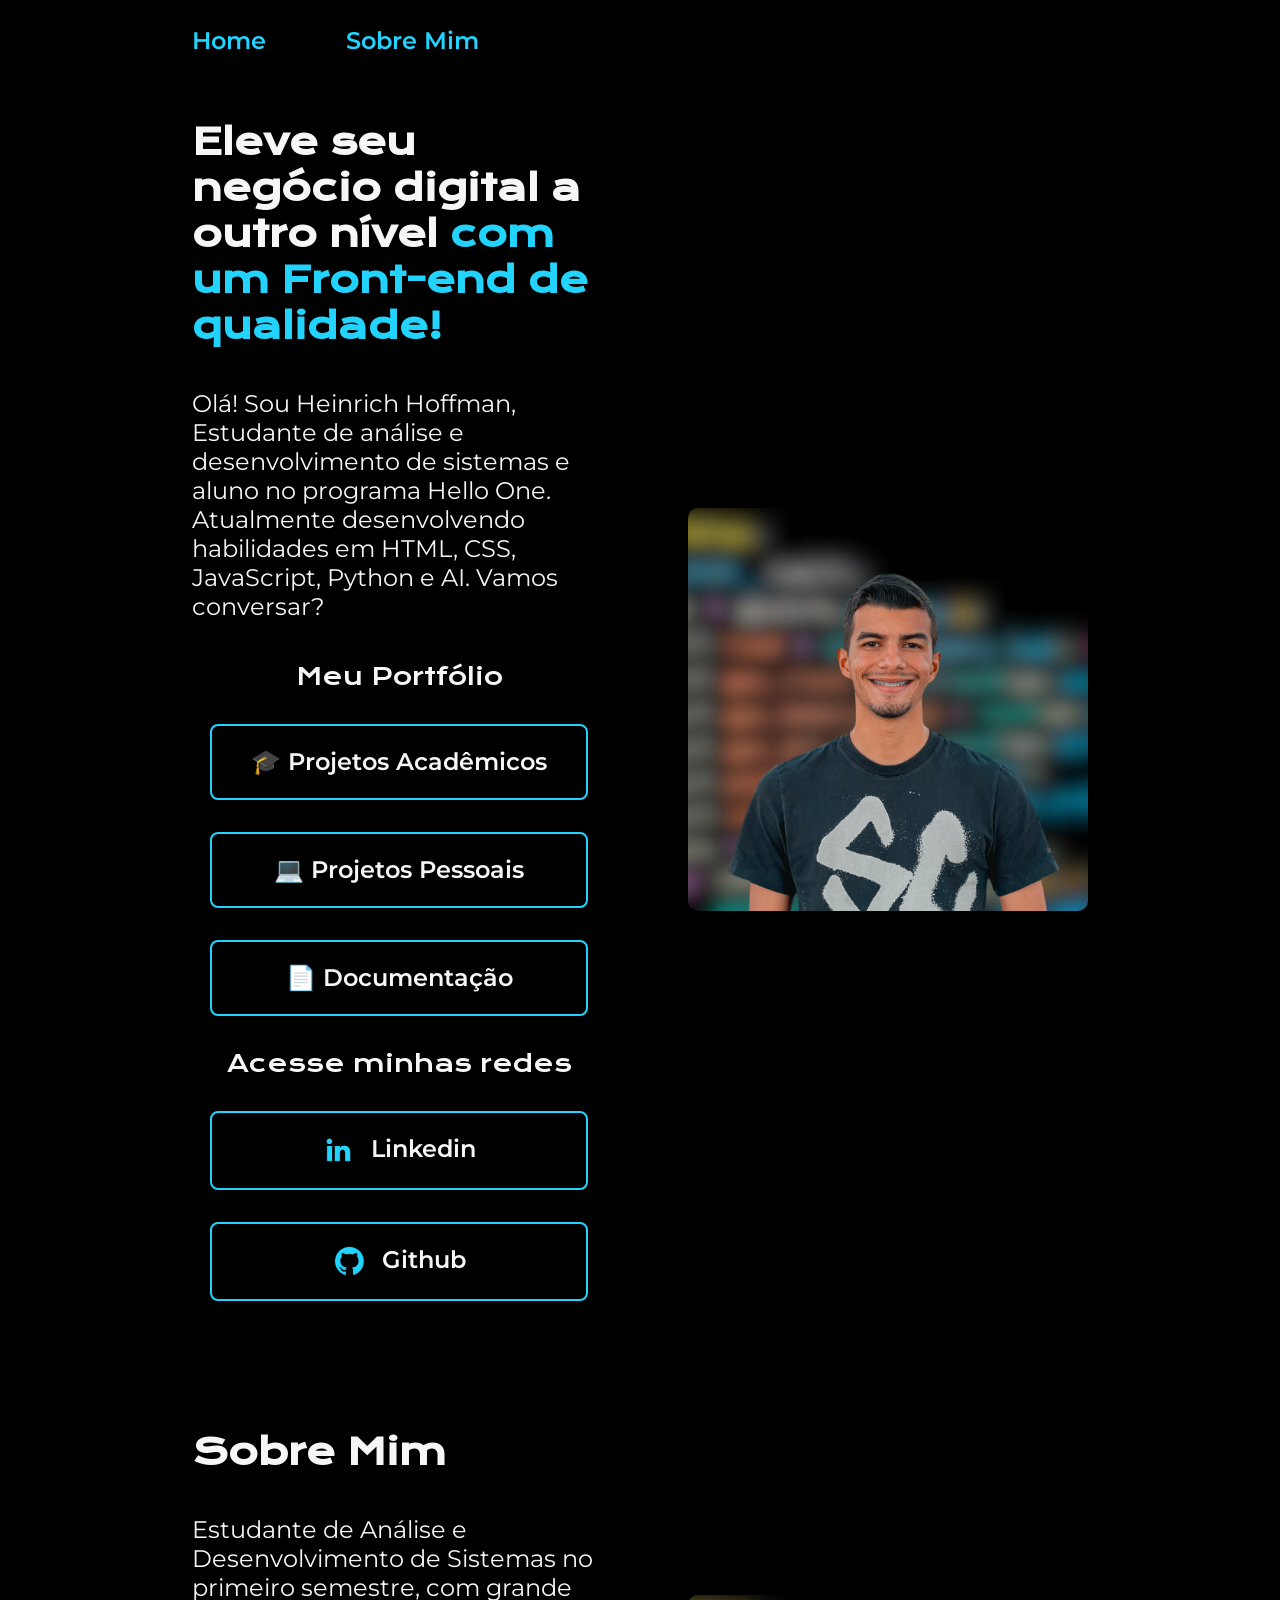
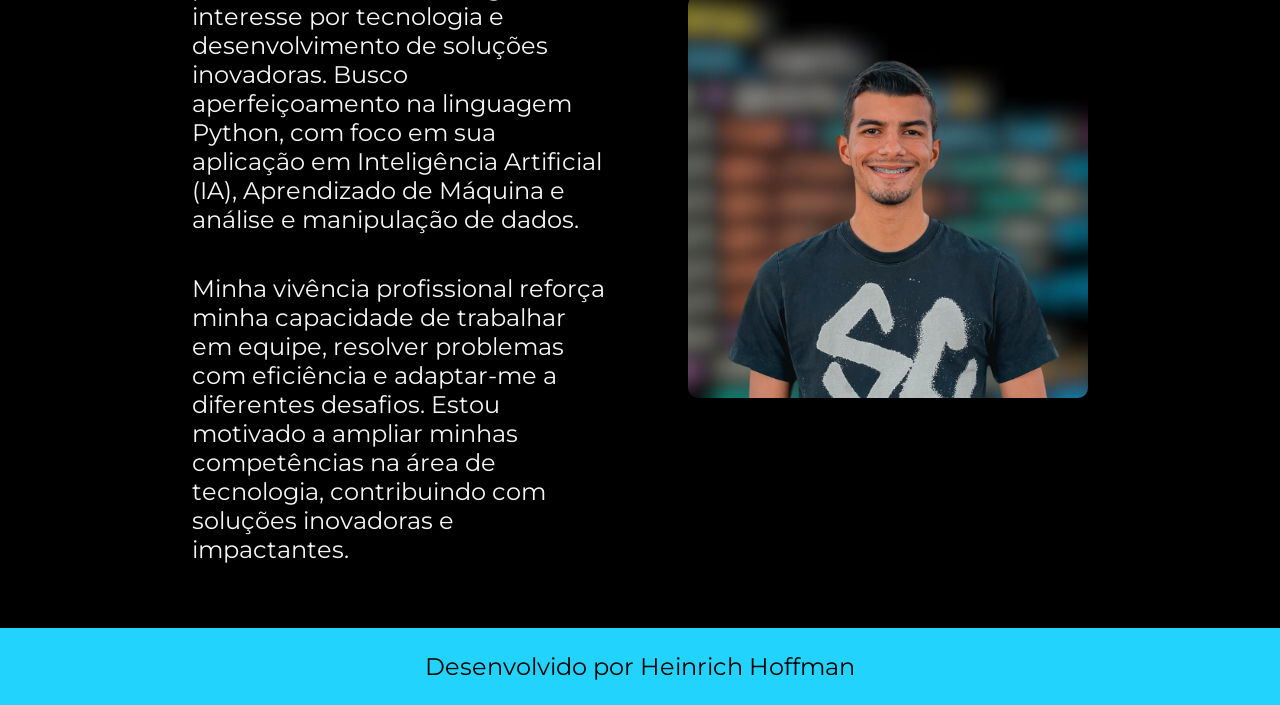
==== index.html @ 4255992f "Enhance index.html with styling and content sections Updated the title and added styles for layout a" ====
<!DOCTYPE html>
<html lang="pt-br">
<head>
    <meta charset="UTF-8">
    <meta name="viewport" content="width=device-width, initial-scale=1.0">
    <title>Portfólio | Heinrich Hoffman</title>
    
    <style>
        @import url('https://fonts.googleapis.com/css2?family=Krona+One&display=swap');
        @import url('https://fonts.googleapis.com/css2?family=Montserrat&display=swap');

        :root{
            --cor-primaria: black;
            --cor-secundaria: #f6f6f6;
            --cor-terciaria: #22D4FD;
            --cor-hover:#272727;
        }

        * {
            margin: 0;
            padding: 0;
            box-sizing: border-box;
        }

        body {
            background-color: var(--cor-primaria);
            color: var(--cor-secundaria);
            scroll-behavior: smooth; /* Faz a rolagem do menu ser suave */
        }

        .cabecalho__menu__link {
            font-family: 'Montserrat', sans-serif;
            font-size: 1.5rem;
            font-weight: 600;
            color: var(--cor-terciaria);
            text-decoration: none;
        }

        .cabecalho {
            padding: 2% 0% 0% 15%;
        }

        .cabecalho__menu {
            display: flex;
            gap: 5rem;
            flex-wrap: wrap;
        }

        .titulo-destaque {
            color: var(--cor-terciaria);
        }

        .apresentacao {
            padding: 5% 15%;
            display: flex;
            align-items: center;
            justify-content: space-between;
            gap: 82px;
            min-height: 80vh; /* Garante que cada seção ocupe bem a tela */
        }

        .apresentacao__conteudo {
            width: 50%;
            display: flex;
            flex-direction: column;
            gap: 40px;
        }

        .apresentacao__conteudo__titulo {
            font-size: 2.25rem;
            font-family: "Krona One", serif;
        }

        .apresentacao__conteudo__texto {
            font-size: 1.5rem;
            font-family: "Montserrat", serif;
        }

        .apresentacao__links {
            display: flex;
            flex-direction: column;
            align-items: center;
            justify-content: space-between;
            gap: 2rem;
        }

        .apresentacao__links__subtitulo {
            font-family: 'Krona one', sans-serif;
            font-weight: 400;
            font-size: 1.5rem;
        }

        .apresentacao__links__link {
            display: flex;
            justify-content: center;
            gap: 1rem;
            border: 0.125rem solid var(--cor-terciaria);
            width: 378px;
            text-align: center;
            border-radius: 8px;
            font-size: 1.5rem;
            padding: 21.5px 0;
            text-decoration: none;
            color: var(--cor-secundaria);
            font-family: "Montserrat", serif;
            font-weight: 600;
        }

        .apresentacao__links__link:hover {
            background-color: var(--cor-hover);
        }

        .apresentacao__imagem {
            max-width: 400px;
            width: 50%;
            border-radius: 10px;
        }

        .rodape {
            padding: 1.5rem;
            color: var(--cor-primaria);
            background-color: var(--cor-terciaria);
            text-align: center;
            font-family: 'Montserrat', sans-serif;
            font-size: 1.5rem;
            font-weight: 400;
        }

        @media (max-width: 1200px) {
            .cabecalho { padding: 5%; }
            .apresentacao { flex-direction: column-reverse; padding: 5%; gap: 40px; }
            .apresentacao__conteudo { width: auto; }
            .apresentacao__conteudo__titulo { font-size: 1.8rem; }
            .apresentacao__conteudo__texto { font-size: 1.2rem; }
            .apresentacao__imagem { width: 80%; max-width: 300px; }
            .apresentacao__links { gap: 1rem; }
            .apresentacao__links__link { width: 100%; max-width: 378px; }
        }
    </style>
</head>
<body>
    <header class="cabecalho">
        <nav class="cabecalho__menu">
            <a class="cabecalho__menu__link" href="#home">Home</a>
            <a class="cabecalho__menu__link" href="#sobre">Sobre Mim</a>
        </nav>      
    </header>
    
    <main id="home" class="apresentacao">
        <section class="apresentacao__conteudo">
            <h1 class="apresentacao__conteudo__titulo">Eleve seu negócio digital a outro nível 
                <strong class="titulo-destaque">com um Front-end de qualidade!</strong></h1>
            <p class="apresentacao__conteudo__texto">Olá! Sou Heinrich Hoffman, Estudante de análise e desenvolvimento de sistemas e aluno no programa Hello One.
                Atualmente desenvolvendo habilidades em HTML, CSS, JavaScript, Python e AI. Vamos conversar?</p>

            <div class="apresentacao__links">
                <h2 class="apresentacao__links__subtitulo">Meu Portfólio</h2>
                <a class="apresentacao__links__link" href="https://github.com/heinrichhoffman/bootcamp_1/tree/main/projetos-academicos" target="_blank">
                    🎓 Projetos Acadêmicos
                </a>
                <a class="apresentacao__links__link" href="https://github.com/heinrichhoffman/bootcamp_1/tree/main/projetos-pessoais" target="_blank">
                    💻 Projetos Pessoais
                </a>
                <a class="apresentacao__links__link" href="https://github.com/heinrichhoffman/bootcamp_1/tree/main/documentacao" target="_blank">
                    📄 Documentação
                </a>

                <h2 class="apresentacao__links__subtitulo">Acesse minhas redes</h2>
                <a class="apresentacao__links__link" href="https://www.linkedin.com/in/heinrich-hoffman/" target="_blank">
                    <img src="./assets/linkedin.png" alt="Linkedin">
                    Linkedin
                </a>
                <a class="apresentacao__links__link" href="https://github.com/heinrichhoffman" target="_blank">
                    <img src="./assets/github.png" alt="Github">
                    Github
                </a>
            </div>            
        </section>
        <img src="./assets/hoffman.png" alt="Imagem Programa ONE" class="apresentacao__imagem">
    </main>    

    <main id="sobre" class="apresentacao">
        <section class="apresentacao__conteudo">
            <h1 class="apresentacao__conteudo__titulo">Sobre Mim</h1>
            <p class="apresentacao__conteudo__texto">Estudante de Análise e Desenvolvimento de Sistemas no primeiro semestre, com grande interesse por tecnologia e desenvolvimento de soluções inovadoras. Busco aperfeiçoamento na linguagem Python, com foco em sua aplicação em Inteligência Artificial (IA), Aprendizado de Máquina e análise e manipulação de dados.</p>
            <p class="apresentacao__conteudo__texto">Minha vivência profissional reforça minha capacidade de trabalhar em equipe, resolver problemas com eficiência e adaptar-me a diferentes desafios. Estou motivado a ampliar minhas competências na área de tecnologia, contribuindo com soluções inovadoras e impactantes.</p>
        </section>
        <img src="./assets/hoffman.png" alt="Imagem Programa ONE" class="apresentacao__imagem">
    </main>
    
    <footer class="rodape">
        <p>Desenvolvido por Heinrich Hoffman</p>
    </footer>
</body>
</html>
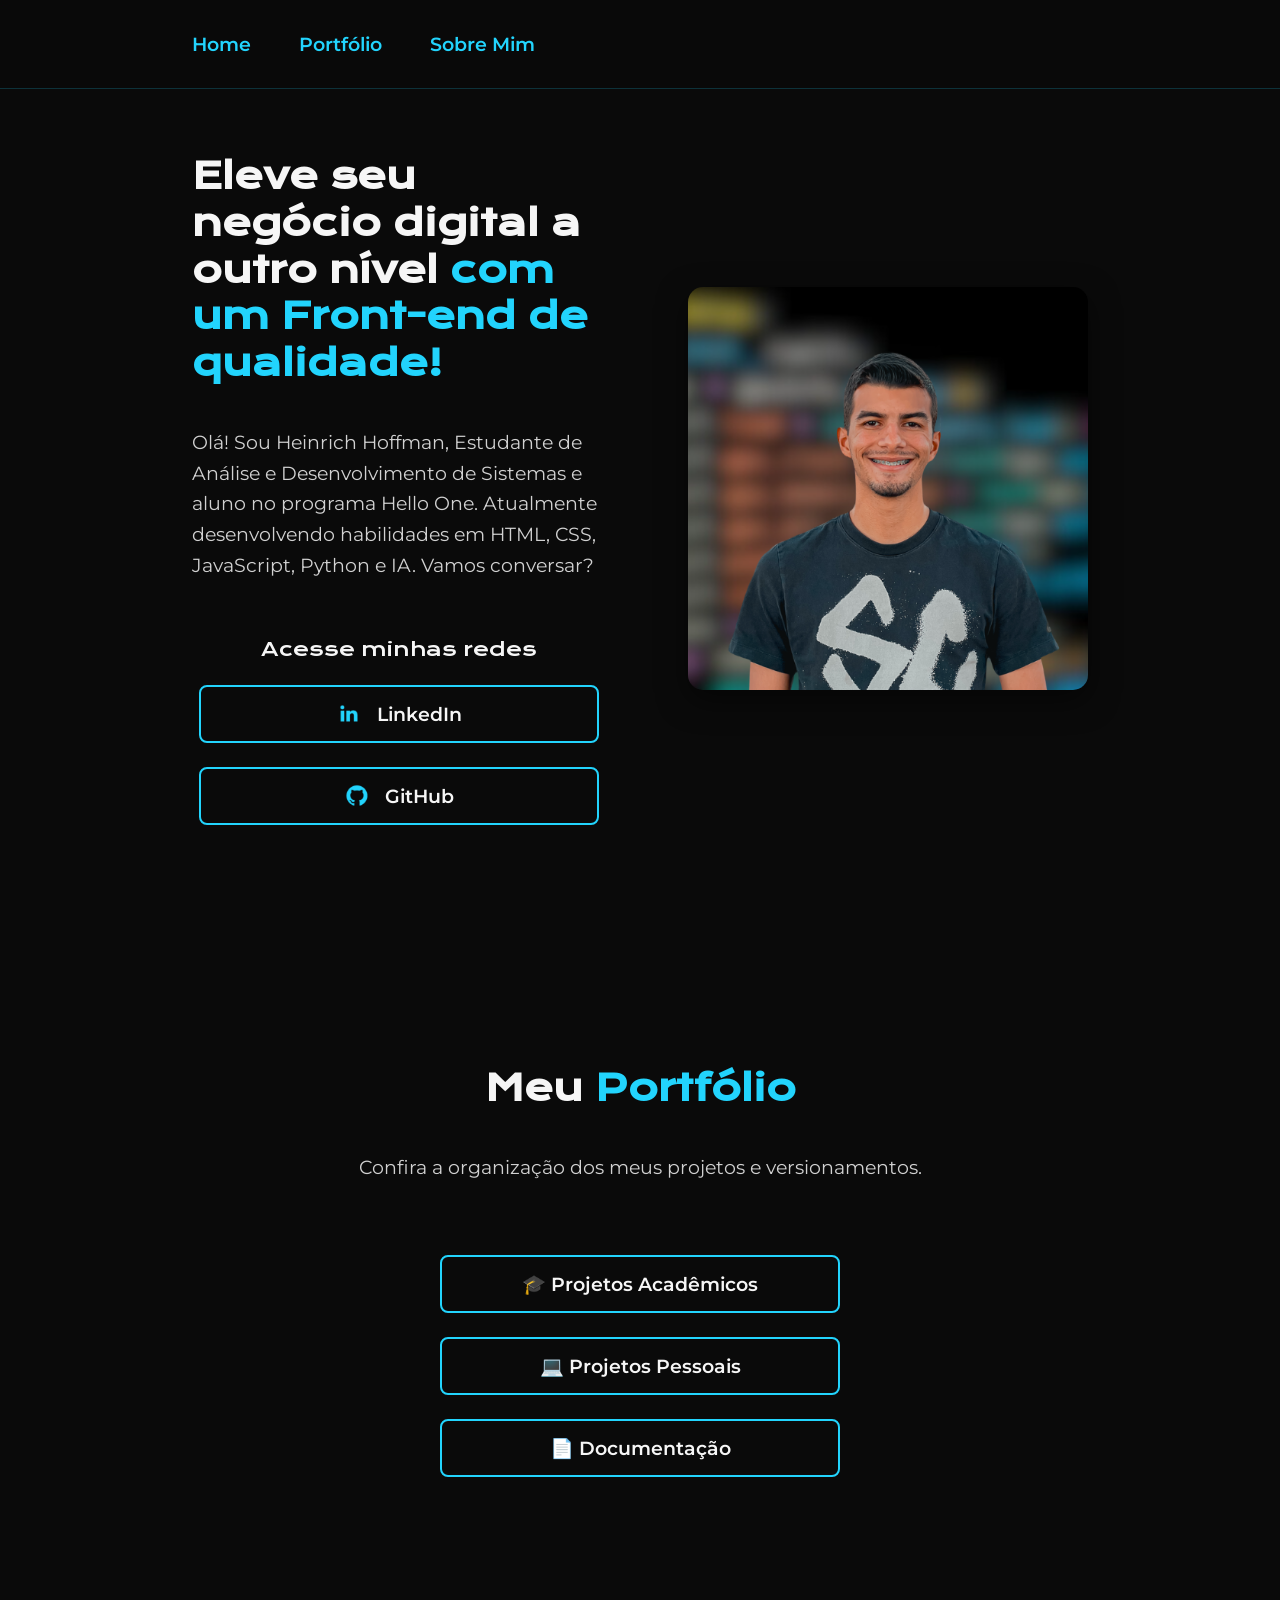
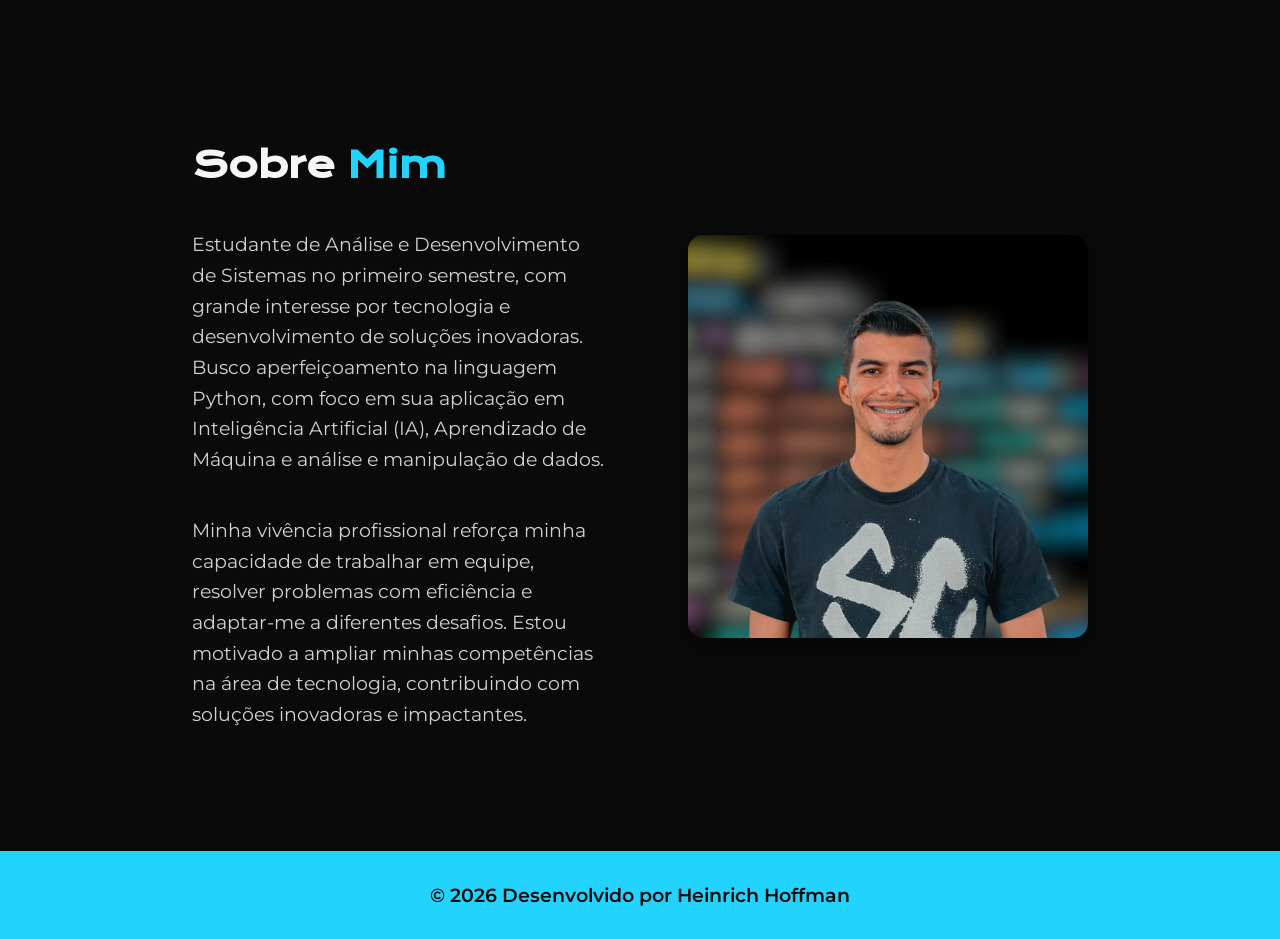
==== commit a41d7fa0: "Refactor index.html with style and structural enhancements Updated styles and structure for improved" ====
--- a/index.html
+++ b/index.html
@@ -10,10 +10,10 @@
         @import url('https://fonts.googleapis.com/css2?family=Montserrat&display=swap');
 
         :root{
-            --cor-primaria: black;
+            --cor-primaria: #0a0a0a; /* Fundo levemente mais suave que o preto puro */
             --cor-secundaria: #f6f6f6;
             --cor-terciaria: #22D4FD;
-            --cor-hover:#272727;
+            --cor-hover: #1a1a1a;
         }
 
         * {
@@ -22,28 +22,52 @@
             box-sizing: border-box;
         }
 
+        /* Scroll suave movido para o HTML */
+        html {
+            scroll-behavior: smooth;
+        }
+
         body {
             background-color: var(--cor-primaria);
             color: var(--cor-secundaria);
-            scroll-behavior: smooth; /* Faz a rolagem do menu ser suave */
+            /* Animação de entrada na página */
+            animation: fadeIn 1.2s ease-in-out;
+        }
+
+        @keyframes fadeIn {
+            from { opacity: 0; transform: translateY(20px); }
+            to { opacity: 1; transform: translateY(0); }
+        }
+
+        /* --- CABEÇALHO FIXO (NOVIDADE) --- */
+        .cabecalho {
+            position: sticky;
+            top: 0;
+            background-color: rgba(10, 10, 10, 0.95); /* Fundo semi-transparente */
+            backdrop-filter: blur(5px); /* Efeito de vidro */
+            z-index: 100;
+            padding: 2rem 15%;
+            border-bottom: 1px solid #22d4fd33; /* Linha neon sutil embaixo */
+        }
+
+        .cabecalho__menu {
+            display: flex;
+            gap: 3rem;
+            flex-wrap: wrap;
         }
 
         .cabecalho__menu__link {
             font-family: 'Montserrat', sans-serif;
-            font-size: 1.5rem;
+            font-size: 1.2rem;
             font-weight: 600;
             color: var(--cor-terciaria);
             text-decoration: none;
-        }
-
-        .cabecalho {
-            padding: 2% 0% 0% 15%;
-        }
-
-        .cabecalho__menu {
-            display: flex;
-            gap: 5rem;
-            flex-wrap: wrap;
+            transition: color 0.3s ease, transform 0.3s ease;
+        }
+
+        .cabecalho__menu__link:hover {
+            color: var(--cor-secundaria);
+            transform: scale(1.05);
         }
 
         .titulo-destaque {
@@ -56,7 +80,7 @@
             align-items: center;
             justify-content: space-between;
             gap: 82px;
-            min-height: 80vh; /* Garante que cada seção ocupe bem a tela */
+            min-height: 85vh;
         }
 
         .apresentacao__conteudo {
@@ -69,11 +93,14 @@
         .apresentacao__conteudo__titulo {
             font-size: 2.25rem;
             font-family: "Krona One", serif;
+            line-height: 1.3;
         }
 
         .apresentacao__conteudo__texto {
-            font-size: 1.5rem;
+            font-size: 1.2rem;
             font-family: "Montserrat", serif;
+            line-height: 1.6;
+            color: #d1d1d1;
         }
 
         .apresentacao__links {
@@ -81,115 +108,148 @@
             flex-direction: column;
             align-items: center;
             justify-content: space-between;
-            gap: 2rem;
+            gap: 1.5rem;
         }
 
         .apresentacao__links__subtitulo {
             font-family: 'Krona one', sans-serif;
             font-weight: 400;
-            font-size: 1.5rem;
-        }
-
+            font-size: 1.2rem;
+            margin-top: 1rem;
+        }
+
+        /* --- BOTÕES INTERATIVOS (NOVIDADE) --- */
         .apresentacao__links__link {
             display: flex;
             justify-content: center;
+            align-items: center;
             gap: 1rem;
-            border: 0.125rem solid var(--cor-terciaria);
-            width: 378px;
+            border: 2px solid var(--cor-terciaria);
+            width: 100%;
+            max-width: 400px;
             text-align: center;
             border-radius: 8px;
-            font-size: 1.5rem;
-            padding: 21.5px 0;
+            font-size: 1.2rem;
+            padding: 15px 0;
             text-decoration: none;
             color: var(--cor-secundaria);
             font-family: "Montserrat", serif;
             font-weight: 600;
+            transition: all 0.3s ease; /* Transição suave */
+        }
+
+        .apresentacao__links__link img {
+            width: 24px; /* Padroniza o tamanho dos ícones */
+            transition: transform 0.3s ease;
         }
 
         .apresentacao__links__link:hover {
             background-color: var(--cor-hover);
+            transform: translateY(-5px); /* Efeito de flutuar */
+            box-shadow: 0 8px 20px rgba(34, 212, 253, 0.2); /* Sombra neon */
+        }
+
+        .apresentacao__links__link:hover img {
+            transform: scale(1.2) rotate(5deg); /* Ícone interage ao passar o mouse */
         }
 
         .apresentacao__imagem {
             max-width: 400px;
             width: 50%;
-            border-radius: 10px;
+            border-radius: 15px;
+            box-shadow: 0 10px 30px rgba(0, 0, 0, 0.5);
+            transition: transform 0.5s ease;
+        }
+
+        .apresentacao__imagem:hover {
+            transform: scale(1.03); /* Efeito de zoom sutil na sua foto */
         }
 
         .rodape {
-            padding: 1.5rem;
+            padding: 2rem;
             color: var(--cor-primaria);
             background-color: var(--cor-terciaria);
             text-align: center;
             font-family: 'Montserrat', sans-serif;
-            font-size: 1.5rem;
-            font-weight: 400;
+            font-size: 1.2rem;
+            font-weight: 600;
+            margin-top: 2rem;
         }
 
         @media (max-width: 1200px) {
-            .cabecalho { padding: 5%; }
-            .apresentacao { flex-direction: column-reverse; padding: 5%; gap: 40px; }
-            .apresentacao__conteudo { width: auto; }
-            .apresentacao__conteudo__titulo { font-size: 1.8rem; }
-            .apresentacao__conteudo__texto { font-size: 1.2rem; }
-            .apresentacao__imagem { width: 80%; max-width: 300px; }
-            .apresentacao__links { gap: 1rem; }
-            .apresentacao__links__link { width: 100%; max-width: 378px; }
+            .cabecalho { padding: 5%; justify-content: center; }
+            .cabecalho__menu { gap: 2rem; justify-content: center; }
+            .apresentacao { flex-direction: column-reverse; padding: 10% 5%; gap: 40px; }
+            .apresentacao__conteudo { width: 100%; text-align: center; }
+            .apresentacao__imagem { width: 70%; max-width: 350px; }
+            .apresentacao__links__link { width: 100%; }
         }
     </style>
 </head>
 <body>
+    
     <header class="cabecalho">
         <nav class="cabecalho__menu">
             <a class="cabecalho__menu__link" href="#home">Home</a>
+            <a class="cabecalho__menu__link" href="#portfolio">Portfólio</a>
             <a class="cabecalho__menu__link" href="#sobre">Sobre Mim</a>
         </nav>      
     </header>
     
-    <main id="home" class="apresentacao">
-        <section class="apresentacao__conteudo">
-            <h1 class="apresentacao__conteudo__titulo">Eleve seu negócio digital a outro nível 
-                <strong class="titulo-destaque">com um Front-end de qualidade!</strong></h1>
-            <p class="apresentacao__conteudo__texto">Olá! Sou Heinrich Hoffman, Estudante de análise e desenvolvimento de sistemas e aluno no programa Hello One.
-                Atualmente desenvolvendo habilidades em HTML, CSS, JavaScript, Python e AI. Vamos conversar?</p>
-
-            <div class="apresentacao__links">
-                <h2 class="apresentacao__links__subtitulo">Meu Portfólio</h2>
-                <a class="apresentacao__links__link" href="https://github.com/heinrichhoffman/bootcamp_1/tree/main/projetos-academicos" target="_blank">
-                    🎓 Projetos Acadêmicos
-                </a>
-                <a class="apresentacao__links__link" href="https://github.com/heinrichhoffman/bootcamp_1/tree/main/projetos-pessoais" target="_blank">
-                    💻 Projetos Pessoais
-                </a>
-                <a class="apresentacao__links__link" href="https://github.com/heinrichhoffman/bootcamp_1/tree/main/documentacao" target="_blank">
-                    📄 Documentação
-                </a>
-
-                <h2 class="apresentacao__links__subtitulo">Acesse minhas redes</h2>
-                <a class="apresentacao__links__link" href="https://www.linkedin.com/in/heinrich-hoffman/" target="_blank">
-                    <img src="./assets/linkedin.png" alt="Linkedin">
-                    Linkedin
-                </a>
-                <a class="apresentacao__links__link" href="https://github.com/heinrichhoffman" target="_blank">
-                    <img src="./assets/github.png" alt="Github">
-                    Github
-                </a>
-            </div>            
+    <main>
+        <section id="home" class="apresentacao">
+            <div class="apresentacao__conteudo">
+                <h1 class="apresentacao__conteudo__titulo">Eleve seu negócio digital a outro nível 
+                    <strong class="titulo-destaque">com um Front-end de qualidade!</strong></h1>
+                <p class="apresentacao__conteudo__texto">Olá! Sou Heinrich Hoffman, Estudante de Análise e Desenvolvimento de Sistemas e aluno no programa Hello One.
+                    Atualmente desenvolvendo habilidades em HTML, CSS, JavaScript, Python e IA. Vamos conversar?</p>
+
+                <div class="apresentacao__links">
+                    <h2 class="apresentacao__links__subtitulo">Acesse minhas redes</h2>
+                    <a class="apresentacao__links__link" href="https://www.linkedin.com/in/heinrich-hoffman/" target="_blank">
+                        <img src="./assets/linkedin.png" alt="Icone Linkedin">
+                        LinkedIn
+                    </a>
+                    <a class="apresentacao__links__link" href="https://github.com/heinrichhoffman" target="_blank">
+                        <img src="./assets/github.png" alt="Icone Github">
+                        GitHub
+                    </a>
+                </div>            
+            </div>
+            <img src="./assets/hoffman.png" alt="Foto de Heinrich Hoffman" class="apresentacao__imagem">
+        </section>    
+
+        <section id="portfolio" class="apresentacao">
+            <div class="apresentacao__conteudo" style="width: 100%; align-items: center; text-align: center;">
+                <h1 class="apresentacao__conteudo__titulo">Meu <strong class="titulo-destaque">Portfólio</strong></h1>
+                <p class="apresentacao__conteudo__texto" style="margin-bottom: 2rem;">Confira a organização dos meus projetos e versionamentos.</p>
+                
+                <div class="apresentacao__links" style="width: 100%; max-width: 600px;">
+                    <a class="apresentacao__links__link" href="https://github.com/heinrichhoffman/bootcamp_1/tree/main/projetos-academicos" target="_blank">
+                        🎓 Projetos Acadêmicos
+                    </a>
+                    <a class="apresentacao__links__link" href="https://github.com/heinrichhoffman/bootcamp_1/tree/main/projetos-pessoais" target="_blank">
+                        💻 Projetos Pessoais
+                    </a>
+                    <a class="apresentacao__links__link" href="https://github.com/heinrichhoffman/bootcamp_1/tree/main/documentacao" target="_blank">
+                        📄 Documentação
+                    </a>
+                </div>
+            </div>
         </section>
-        <img src="./assets/hoffman.png" alt="Imagem Programa ONE" class="apresentacao__imagem">
-    </main>    
-
-    <main id="sobre" class="apresentacao">
-        <section class="apresentacao__conteudo">
-            <h1 class="apresentacao__conteudo__titulo">Sobre Mim</h1>
-            <p class="apresentacao__conteudo__texto">Estudante de Análise e Desenvolvimento de Sistemas no primeiro semestre, com grande interesse por tecnologia e desenvolvimento de soluções inovadoras. Busco aperfeiçoamento na linguagem Python, com foco em sua aplicação em Inteligência Artificial (IA), Aprendizado de Máquina e análise e manipulação de dados.</p>
-            <p class="apresentacao__conteudo__texto">Minha vivência profissional reforça minha capacidade de trabalhar em equipe, resolver problemas com eficiência e adaptar-me a diferentes desafios. Estou motivado a ampliar minhas competências na área de tecnologia, contribuindo com soluções inovadoras e impactantes.</p>
+
+        <section id="sobre" class="apresentacao">
+            <div class="apresentacao__conteudo">
+                <h1 class="apresentacao__conteudo__titulo">Sobre <strong class="titulo-destaque">Mim</strong></h1>
+                <p class="apresentacao__conteudo__texto">Estudante de Análise e Desenvolvimento de Sistemas no primeiro semestre, com grande interesse por tecnologia e desenvolvimento de soluções inovadoras. Busco aperfeiçoamento na linguagem Python, com foco em sua aplicação em Inteligência Artificial (IA), Aprendizado de Máquina e análise e manipulação de dados.</p>
+                <p class="apresentacao__conteudo__texto">Minha vivência profissional reforça minha capacidade de trabalhar em equipe, resolver problemas com eficiência e adaptar-me a diferentes desafios. Estou motivado a ampliar minhas competências na área de tecnologia, contribuindo com soluções inovadoras e impactantes.</p>
+            </div>
+            <img src="./assets/hoffman.png" alt="Foto de Heinrich Hoffman" class="apresentacao__imagem">
         </section>
-        <img src="./assets/hoffman.png" alt="Imagem Programa ONE" class="apresentacao__imagem">
     </main>
     
     <footer class="rodape">
-        <p>Desenvolvido por Heinrich Hoffman</p>
+        <p>&copy; 2026 Desenvolvido por Heinrich Hoffman</p>
     </footer>
 </body>
 </html>
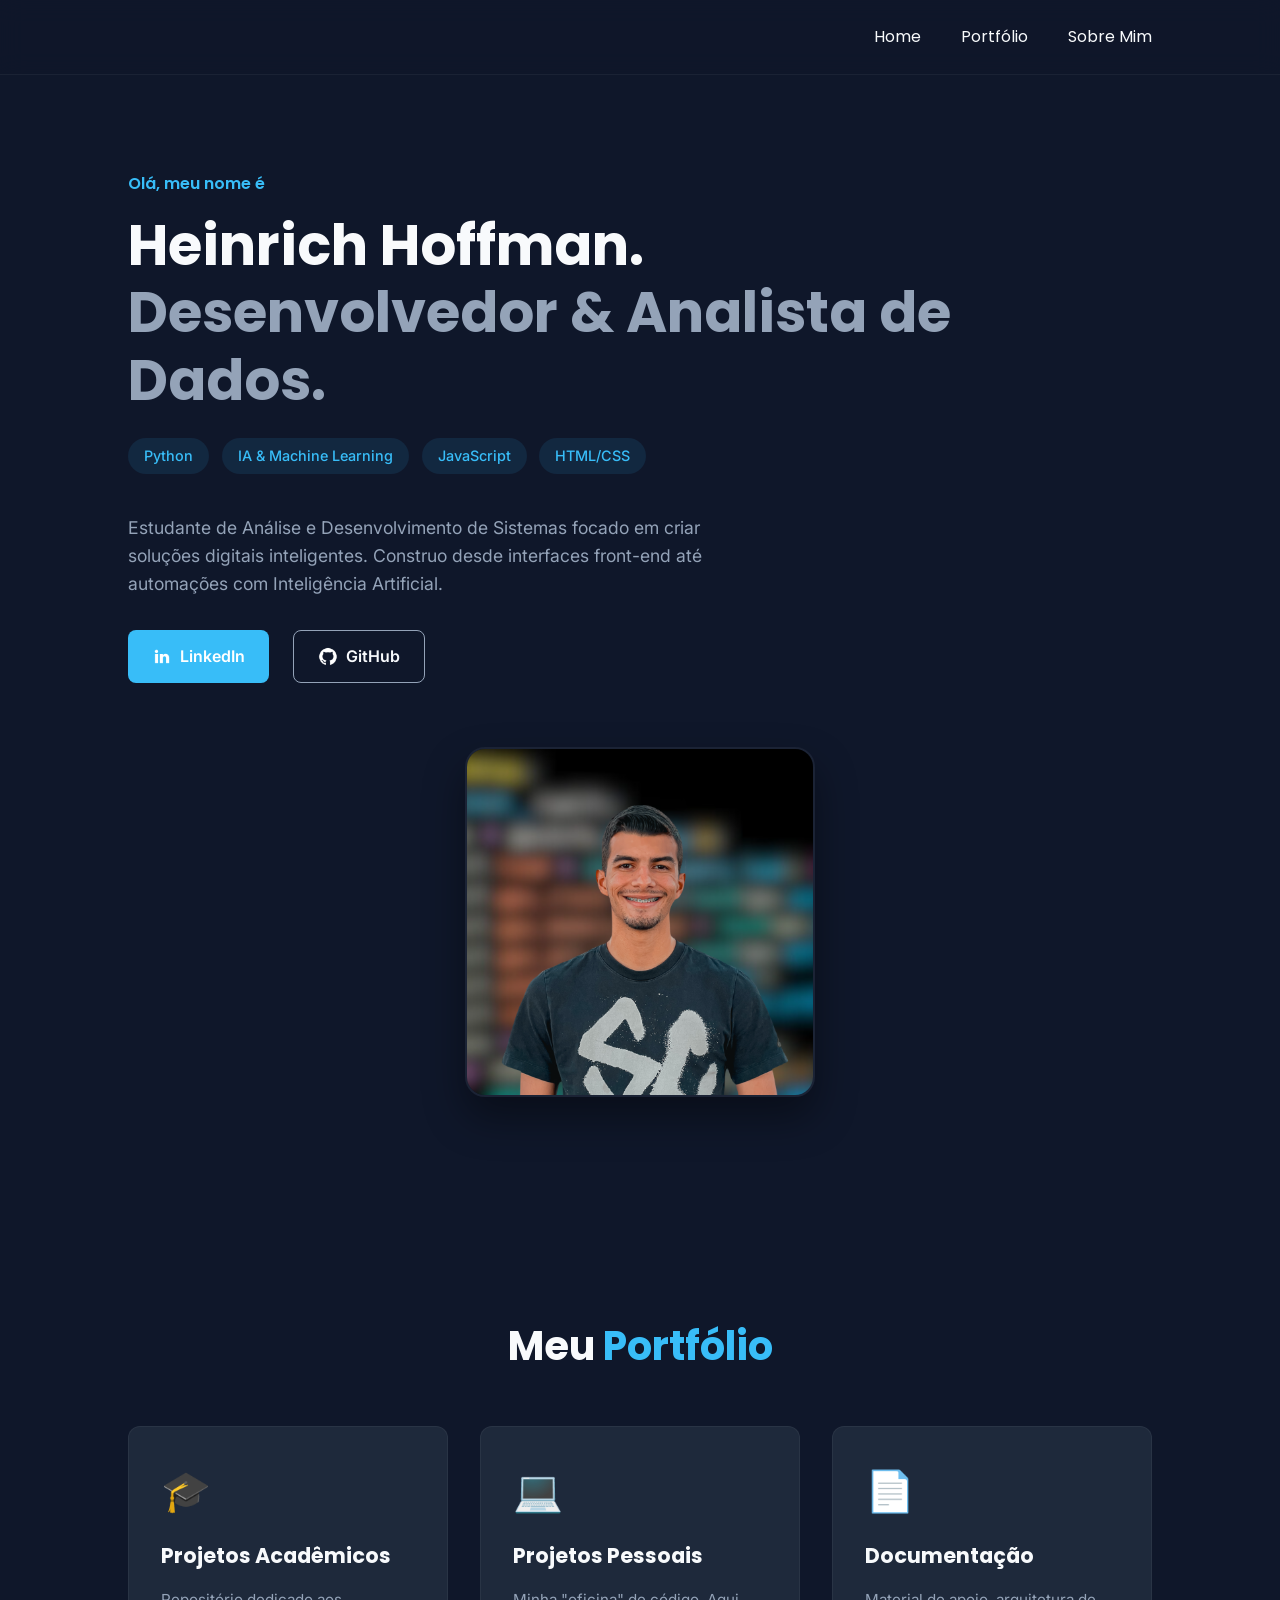
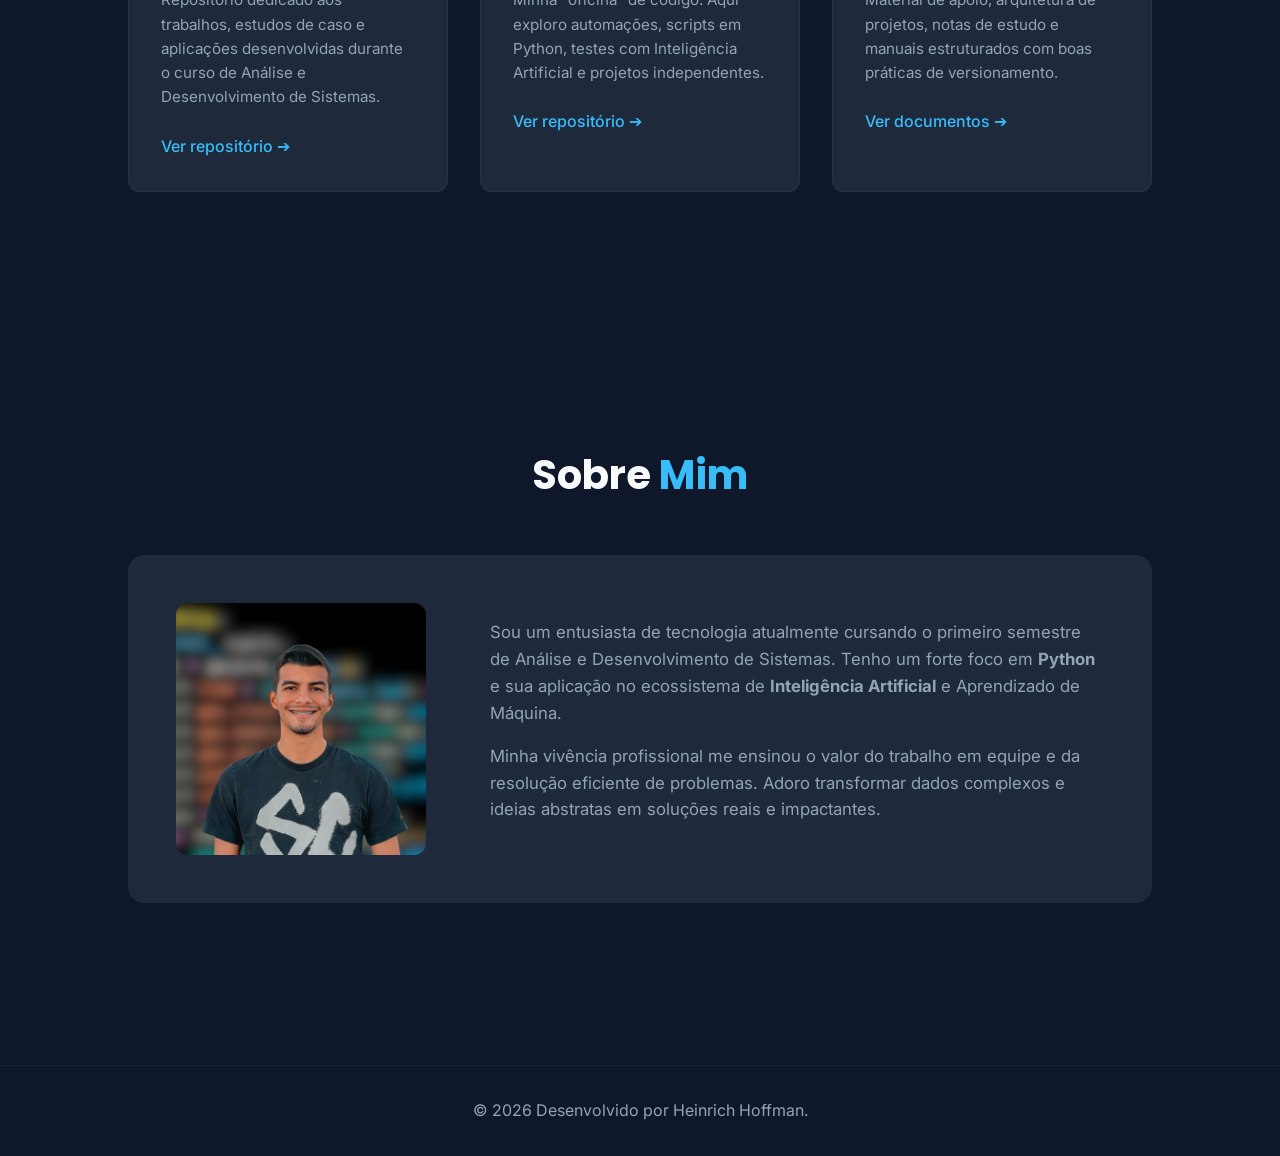
==== commit d58abd6b: "Revise HTML structure and styles for portfolio page" ====
--- a/index.html
+++ b/index.html
@@ -3,17 +3,19 @@
 <head>
     <meta charset="UTF-8">
     <meta name="viewport" content="width=device-width, initial-scale=1.0">
-    <title>Portfólio | Heinrich Hoffman</title>
+    <title>Heinrich Hoffman | Portfólio</title>
     
     <style>
-        @import url('https://fonts.googleapis.com/css2?family=Krona+One&display=swap');
-        @import url('https://fonts.googleapis.com/css2?family=Montserrat&display=swap');
-
-        :root{
-            --cor-primaria: #0a0a0a; /* Fundo levemente mais suave que o preto puro */
-            --cor-secundaria: #f6f6f6;
-            --cor-terciaria: #22D4FD;
-            --cor-hover: #1a1a1a;
+        /* Importando fontes modernas */
+        @import url('https://fonts.googleapis.com/css2?family=Inter:wght@400;500&family=Poppins:wght@500;600;700&display=swap');
+
+        :root {
+            --bg-color: #0f172a; /* Slate 900 - Dark mode moderno */
+            --card-bg: #1e293b; /* Fundo dos cartões */
+            --text-main: #f8fafc;
+            --text-muted: #94a3b8;
+            --accent: #38bdf8; /* Azul Tech */
+            --accent-hover: #0284c7;
         }
 
         * {
@@ -22,167 +24,279 @@
             box-sizing: border-box;
         }
 
-        /* Scroll suave movido para o HTML */
         html {
             scroll-behavior: smooth;
         }
 
         body {
-            background-color: var(--cor-primaria);
-            color: var(--cor-secundaria);
-            /* Animação de entrada na página */
-            animation: fadeIn 1.2s ease-in-out;
+            background-color: var(--bg-color);
+            color: var(--text-main);
+            font-family: 'Inter', sans-serif;
+            line-height: 1.6;
+            animation: fadeIn 1s ease-in-out;
         }
 
         @keyframes fadeIn {
-            from { opacity: 0; transform: translateY(20px); }
+            from { opacity: 0; transform: translateY(15px); }
             to { opacity: 1; transform: translateY(0); }
         }
 
-        /* --- CABEÇALHO FIXO (NOVIDADE) --- */
+        /* --- NAVEGAÇÃO GLASSMORPHISM --- */
         .cabecalho {
             position: sticky;
             top: 0;
-            background-color: rgba(10, 10, 10, 0.95); /* Fundo semi-transparente */
-            backdrop-filter: blur(5px); /* Efeito de vidro */
-            z-index: 100;
-            padding: 2rem 15%;
-            border-bottom: 1px solid #22d4fd33; /* Linha neon sutil embaixo */
+            background: rgba(15, 23, 42, 0.8);
+            backdrop-filter: blur(12px);
+            z-index: 1000;
+            padding: 1.5rem 10%;
+            border-bottom: 1px solid rgba(255, 255, 255, 0.05);
+            display: flex;
+            justify-content: flex-end;
         }
 
         .cabecalho__menu {
             display: flex;
-            gap: 3rem;
-            flex-wrap: wrap;
+            gap: 2.5rem;
         }
 
         .cabecalho__menu__link {
-            font-family: 'Montserrat', sans-serif;
-            font-size: 1.2rem;
-            font-weight: 600;
-            color: var(--cor-terciaria);
+            font-family: 'Poppins', sans-serif;
+            font-size: 1rem;
+            color: var(--text-main);
             text-decoration: none;
-            transition: color 0.3s ease, transform 0.3s ease;
+            transition: color 0.3s;
         }
 
         .cabecalho__menu__link:hover {
-            color: var(--cor-secundaria);
-            transform: scale(1.05);
-        }
-
-        .titulo-destaque {
-            color: var(--cor-terciaria);
-        }
-
-        .apresentacao {
-            padding: 5% 15%;
+            color: var(--accent);
+        }
+
+        /* --- LAYOUT GERAL --- */
+        .secao {
+            padding: 6rem 10%;
+            min-height: 80vh;
+            display: flex;
+            flex-direction: column;
+            justify-content: center;
+        }
+
+        .titulo-secao {
+            font-family: 'Poppins', sans-serif;
+            font-size: 2.5rem;
+            margin-bottom: 3rem;
+            text-align: center;
+        }
+
+        .titulo-secao span {
+            color: var(--accent);
+        }
+
+        /* --- HERO (HOME) --- */
+        .hero {
             display: flex;
             align-items: center;
             justify-content: space-between;
-            gap: 82px;
-            min-height: 85vh;
-        }
-
-        .apresentacao__conteudo {
-            width: 50%;
-            display: flex;
-            flex-direction: column;
-            gap: 40px;
-        }
-
-        .apresentacao__conteudo__titulo {
-            font-size: 2.25rem;
-            font-family: "Krona One", serif;
-            line-height: 1.3;
-        }
-
-        .apresentacao__conteudo__texto {
-            font-size: 1.2rem;
-            font-family: "Montserrat", serif;
-            line-height: 1.6;
-            color: #d1d1d1;
-        }
-
-        .apresentacao__links {
-            display: flex;
-            flex-direction: column;
+            gap: 4rem;
+        }
+
+        .hero__conteudo {
+            flex: 1;
+        }
+
+        .hero__saudacao {
+            color: var(--accent);
+            font-weight: 600;
+            font-family: 'Poppins', sans-serif;
+            margin-bottom: 1rem;
+            display: block;
+        }
+
+        .hero__titulo {
+            font-family: 'Poppins', sans-serif;
+            font-size: 3.5rem;
+            line-height: 1.2;
+            margin-bottom: 1.5rem;
+        }
+
+        .hero__texto {
+            color: var(--text-muted);
+            font-size: 1.1rem;
+            margin-bottom: 2rem;
+            max-width: 600px;
+        }
+
+        /* Badges de Tecnologia */
+        .tech-stack {
+            display: flex;
+            gap: 0.8rem;
+            flex-wrap: wrap;
+            margin-bottom: 2.5rem;
+        }
+
+        .tech-badge {
+            background-color: rgba(56, 189, 248, 0.1);
+            color: var(--accent);
+            padding: 0.4rem 1rem;
+            border-radius: 50px;
+            font-size: 0.9rem;
+            font-weight: 500;
+        }
+
+        .hero__links {
+            display: flex;
+            gap: 1.5rem;
+        }
+
+        .btn {
+            display: flex;
             align-items: center;
-            justify-content: space-between;
-            gap: 1.5rem;
-        }
-
-        .apresentacao__links__subtitulo {
-            font-family: 'Krona one', sans-serif;
-            font-weight: 400;
-            font-size: 1.2rem;
-            margin-top: 1rem;
-        }
-
-        /* --- BOTÕES INTERATIVOS (NOVIDADE) --- */
-        .apresentacao__links__link {
-            display: flex;
-            justify-content: center;
+            gap: 0.5rem;
+            padding: 0.8rem 1.5rem;
+            border-radius: 8px;
+            text-decoration: none;
+            font-weight: 600;
+            transition: all 0.3s ease;
+        }
+
+        .btn-primary {
+            background-color: var(--accent);
+            color: #fff;
+        }
+
+        .btn-primary:hover {
+            background-color: var(--accent-hover);
+            transform: translateY(-3px);
+        }
+
+        .btn-secondary {
+            border: 1px solid var(--text-muted);
+            color: var(--text-main);
+        }
+
+        .btn-secondary:hover {
+            border-color: var(--text-main);
+            transform: translateY(-3px);
+        }
+
+        .btn img {
+            width: 20px;
+            filter: brightness(0) invert(1);
+        }
+
+        .foto-perfil {
+            width: 350px;
+            height: 350px;
+            object-fit: cover;
+            border-radius: 20px;
+            box-shadow: 0 20px 40px rgba(0, 0, 0, 0.4);
+            border: 2px solid rgba(255, 255, 255, 0.05);
+            transition: transform 0.5s ease;
+        }
+
+        .foto-perfil:hover {
+            transform: scale(1.02);
+        }
+
+        /* --- PORTFÓLIO (CARDS) --- */
+        .grid-projetos {
+            display: grid;
+            grid-template-columns: repeat(auto-fit, minmax(300px, 1fr));
+            gap: 2rem;
+        }
+
+        .card {
+            background-color: var(--card-bg);
+            padding: 2rem;
+            border-radius: 12px;
+            border: 1px solid rgba(255, 255, 255, 0.05);
+            transition: transform 0.3s ease, box-shadow 0.3s ease;
+        }
+
+        .card:hover {
+            transform: translateY(-10px);
+            box-shadow: 0 10px 30px rgba(0, 0, 0, 0.5);
+            border-color: rgba(56, 189, 248, 0.3);
+        }
+
+        .card__icone {
+            font-size: 2.5rem;
+            margin-bottom: 1rem;
+        }
+
+        .card__titulo {
+            font-family: 'Poppins', sans-serif;
+            font-size: 1.3rem;
+            margin-bottom: 1rem;
+        }
+
+        .card__texto {
+            color: var(--text-muted);
+            font-size: 0.95rem;
+            margin-bottom: 1.5rem;
+        }
+
+        .card__link {
+            color: var(--accent);
+            text-decoration: none;
+            font-weight: 500;
+            display: inline-flex;
             align-items: center;
-            gap: 1rem;
-            border: 2px solid var(--cor-terciaria);
-            width: 100%;
-            max-width: 400px;
+            gap: 0.5rem;
+        }
+
+        .card__link:hover {
+            text-decoration: underline;
+        }
+
+        /* --- SOBRE MIM --- */
+        .sobre-container {
+            display: flex;
+            align-items: center;
+            gap: 4rem;
+            background-color: var(--card-bg);
+            padding: 3rem;
+            border-radius: 16px;
+        }
+
+        .sobre-container img {
+            width: 250px;
+            border-radius: 12px;
+        }
+
+        .sobre-texto p {
+            color: var(--text-muted);
+            margin-bottom: 1rem;
+            font-size: 1.05rem;
+        }
+
+        /* --- RODAPÉ --- */
+        .rodape {
             text-align: center;
-            border-radius: 8px;
-            font-size: 1.2rem;
-            padding: 15px 0;
-            text-decoration: none;
-            color: var(--cor-secundaria);
-            font-family: "Montserrat", serif;
-            font-weight: 600;
-            transition: all 0.3s ease; /* Transição suave */
-        }
-
-        .apresentacao__links__link img {
-            width: 24px; /* Padroniza o tamanho dos ícones */
-            transition: transform 0.3s ease;
-        }
-
-        .apresentacao__links__link:hover {
-            background-color: var(--cor-hover);
-            transform: translateY(-5px); /* Efeito de flutuar */
-            box-shadow: 0 8px 20px rgba(34, 212, 253, 0.2); /* Sombra neon */
-        }
-
-        .apresentacao__links__link:hover img {
-            transform: scale(1.2) rotate(5deg); /* Ícone interage ao passar o mouse */
-        }
-
-        .apresentacao__imagem {
-            max-width: 400px;
-            width: 50%;
-            border-radius: 15px;
-            box-shadow: 0 10px 30px rgba(0, 0, 0, 0.5);
-            transition: transform 0.5s ease;
-        }
-
-        .apresentacao__imagem:hover {
-            transform: scale(1.03); /* Efeito de zoom sutil na sua foto */
-        }
-
-        .rodape {
             padding: 2rem;
-            color: var(--cor-primaria);
-            background-color: var(--cor-terciaria);
-            text-align: center;
-            font-family: 'Montserrat', sans-serif;
-            font-size: 1.2rem;
-            font-weight: 600;
+            color: var(--text-muted);
+            border-top: 1px solid rgba(255, 255, 255, 0.05);
             margin-top: 2rem;
         }
 
-        @media (max-width: 1200px) {
-            .cabecalho { padding: 5%; justify-content: center; }
-            .cabecalho__menu { gap: 2rem; justify-content: center; }
-            .apresentacao { flex-direction: column-reverse; padding: 10% 5%; gap: 40px; }
-            .apresentacao__conteudo { width: 100%; text-align: center; }
-            .apresentacao__imagem { width: 70%; max-width: 350px; }
-            .apresentacao__links__link { width: 100%; }
+        /* --- RESPONSIVIDADE --- */
+        @media (max-width: 992px) {
+            .hero, .sobre-container {
+                flex-direction: column-reverse;
+                text-align: center;
+            }
+            .hero__links, .tech-stack {
+                justify-content: center;
+            }
+            .foto-perfil {
+                width: 280px;
+                height: 280px;
+            }
+            .titulo-secao {
+                font-size: 2rem;
+            }
+            .hero__titulo {
+                font-size: 2.5rem;
+            }
         }
     </style>
 </head>
@@ -197,59 +311,75 @@
     </header>
     
     <main>
-        <section id="home" class="apresentacao">
-            <div class="apresentacao__conteudo">
-                <h1 class="apresentacao__conteudo__titulo">Eleve seu negócio digital a outro nível 
-                    <strong class="titulo-destaque">com um Front-end de qualidade!</strong></h1>
-                <p class="apresentacao__conteudo__texto">Olá! Sou Heinrich Hoffman, Estudante de Análise e Desenvolvimento de Sistemas e aluno no programa Hello One.
-                    Atualmente desenvolvendo habilidades em HTML, CSS, JavaScript, Python e IA. Vamos conversar?</p>
-
-                <div class="apresentacao__links">
-                    <h2 class="apresentacao__links__subtitulo">Acesse minhas redes</h2>
-                    <a class="apresentacao__links__link" href="https://www.linkedin.com/in/heinrich-hoffman/" target="_blank">
-                        <img src="./assets/linkedin.png" alt="Icone Linkedin">
+        <section id="home" class="secao hero">
+            <div class="hero__conteudo">
+                <span class="hero__saudacao">Olá, meu nome é</span>
+                <h1 class="hero__titulo">Heinrich Hoffman. <br><span style="color: var(--text-muted);">Desenvolvedor & Analista de Dados.</span></h1>
+                
+                <div class="tech-stack">
+                    <span class="tech-badge">Python</span>
+                    <span class="tech-badge">IA & Machine Learning</span>
+                    <span class="tech-badge">JavaScript</span>
+                    <span class="tech-badge">HTML/CSS</span>
+                </div>
+
+                <p class="hero__texto">Estudante de Análise e Desenvolvimento de Sistemas focado em criar soluções digitais inteligentes. Construo desde interfaces front-end até automações com Inteligência Artificial.</p>
+
+                <div class="hero__links">
+                    <a href="https://www.linkedin.com/in/heinrich-hoffman/" target="_blank" class="btn btn-primary">
+                        <img src="./assets/linkedin.png" alt="LinkedIn" onerror="this.style.display='none'">
                         LinkedIn
                     </a>
-                    <a class="apresentacao__links__link" href="https://github.com/heinrichhoffman" target="_blank">
-                        <img src="./assets/github.png" alt="Icone Github">
+                    <a href="https://github.com/heinrichhoffman" target="_blank" class="btn btn-secondary">
+                        <img src="./assets/github.png" alt="GitHub" onerror="this.style.display='none'">
                         GitHub
                     </a>
                 </div>            
             </div>
-            <img src="./assets/hoffman.png" alt="Foto de Heinrich Hoffman" class="apresentacao__imagem">
+            <img src="./assets/hoffman.png" alt="Foto de Heinrich Hoffman" class="foto-perfil">
         </section>    
 
-        <section id="portfolio" class="apresentacao">
-            <div class="apresentacao__conteudo" style="width: 100%; align-items: center; text-align: center;">
-                <h1 class="apresentacao__conteudo__titulo">Meu <strong class="titulo-destaque">Portfólio</strong></h1>
-                <p class="apresentacao__conteudo__texto" style="margin-bottom: 2rem;">Confira a organização dos meus projetos e versionamentos.</p>
-                
-                <div class="apresentacao__links" style="width: 100%; max-width: 600px;">
-                    <a class="apresentacao__links__link" href="https://github.com/heinrichhoffman/bootcamp_1/tree/main/projetos-academicos" target="_blank">
-                        🎓 Projetos Acadêmicos
-                    </a>
-                    <a class="apresentacao__links__link" href="https://github.com/heinrichhoffman/bootcamp_1/tree/main/projetos-pessoais" target="_blank">
-                        💻 Projetos Pessoais
-                    </a>
-                    <a class="apresentacao__links__link" href="https://github.com/heinrichhoffman/bootcamp_1/tree/main/documentacao" target="_blank">
-                        📄 Documentação
-                    </a>
+        <section id="portfolio" class="secao">
+            <h2 class="titulo-secao">Meu <span>Portfólio</span></h2>
+            
+            <div class="grid-projetos">
+                <div class="card">
+                    <div class="card__icone">🎓</div>
+                    <h3 class="card__titulo">Projetos Acadêmicos</h3>
+                    <p class="card__texto">Repositório dedicado aos trabalhos, estudos de caso e aplicações desenvolvidas durante o curso de Análise e Desenvolvimento de Sistemas.</p>
+                    <a class="card__link" href="https://github.com/heinrichhoffman/bootcamp_1/tree/main/projetos-academicos" target="_blank">Ver repositório ➔</a>
+                </div>
+
+                <div class="card">
+                    <div class="card__icone">💻</div>
+                    <h3 class="card__titulo">Projetos Pessoais</h3>
+                    <p class="card__texto">Minha "oficina" de código. Aqui exploro automações, scripts em Python, testes com Inteligência Artificial e projetos independentes.</p>
+                    <a class="card__link" href="https://github.com/heinrichhoffman/bootcamp_1/tree/main/projetos-pessoais" target="_blank">Ver repositório ➔</a>
+                </div>
+
+                <div class="card">
+                    <div class="card__icone">📄</div>
+                    <h3 class="card__titulo">Documentação</h3>
+                    <p class="card__texto">Material de apoio, arquitetura de projetos, notas de estudo e manuais estruturados com boas práticas de versionamento.</p>
+                    <a class="card__link" href="https://github.com/heinrichhoffman/bootcamp_1/tree/main/documentacao" target="_blank">Ver documentos ➔</a>
                 </div>
             </div>
         </section>
 
-        <section id="sobre" class="apresentacao">
-            <div class="apresentacao__conteudo">
-                <h1 class="apresentacao__conteudo__titulo">Sobre <strong class="titulo-destaque">Mim</strong></h1>
-                <p class="apresentacao__conteudo__texto">Estudante de Análise e Desenvolvimento de Sistemas no primeiro semestre, com grande interesse por tecnologia e desenvolvimento de soluções inovadoras. Busco aperfeiçoamento na linguagem Python, com foco em sua aplicação em Inteligência Artificial (IA), Aprendizado de Máquina e análise e manipulação de dados.</p>
-                <p class="apresentacao__conteudo__texto">Minha vivência profissional reforça minha capacidade de trabalhar em equipe, resolver problemas com eficiência e adaptar-me a diferentes desafios. Estou motivado a ampliar minhas competências na área de tecnologia, contribuindo com soluções inovadoras e impactantes.</p>
+        <section id="sobre" class="secao">
+            <h2 class="titulo-secao">Sobre <span>Mim</span></h2>
+            <div class="sobre-container">
+                <img src="./assets/hoffman.png" alt="Foto de Heinrich Hoffman">
+                <div class="sobre-texto">
+                    <p>Sou um entusiasta de tecnologia atualmente cursando o primeiro semestre de Análise e Desenvolvimento de Sistemas. Tenho um forte foco em <strong>Python</strong> e sua aplicação no ecossistema de <strong>Inteligência Artificial</strong> e Aprendizado de Máquina.</p>
+                    <p>Minha vivência profissional me ensinou o valor do trabalho em equipe e da resolução eficiente de problemas. Adoro transformar dados complexos e ideias abstratas em soluções reais e impactantes.</p>
+                </div>
             </div>
-            <img src="./assets/hoffman.png" alt="Foto de Heinrich Hoffman" class="apresentacao__imagem">
         </section>
     </main>
     
     <footer class="rodape">
-        <p>&copy; 2026 Desenvolvido por Heinrich Hoffman</p>
+        <p>&copy; 2026 Desenvolvido por Heinrich Hoffman.</p>
     </footer>
 </body>
 </html>
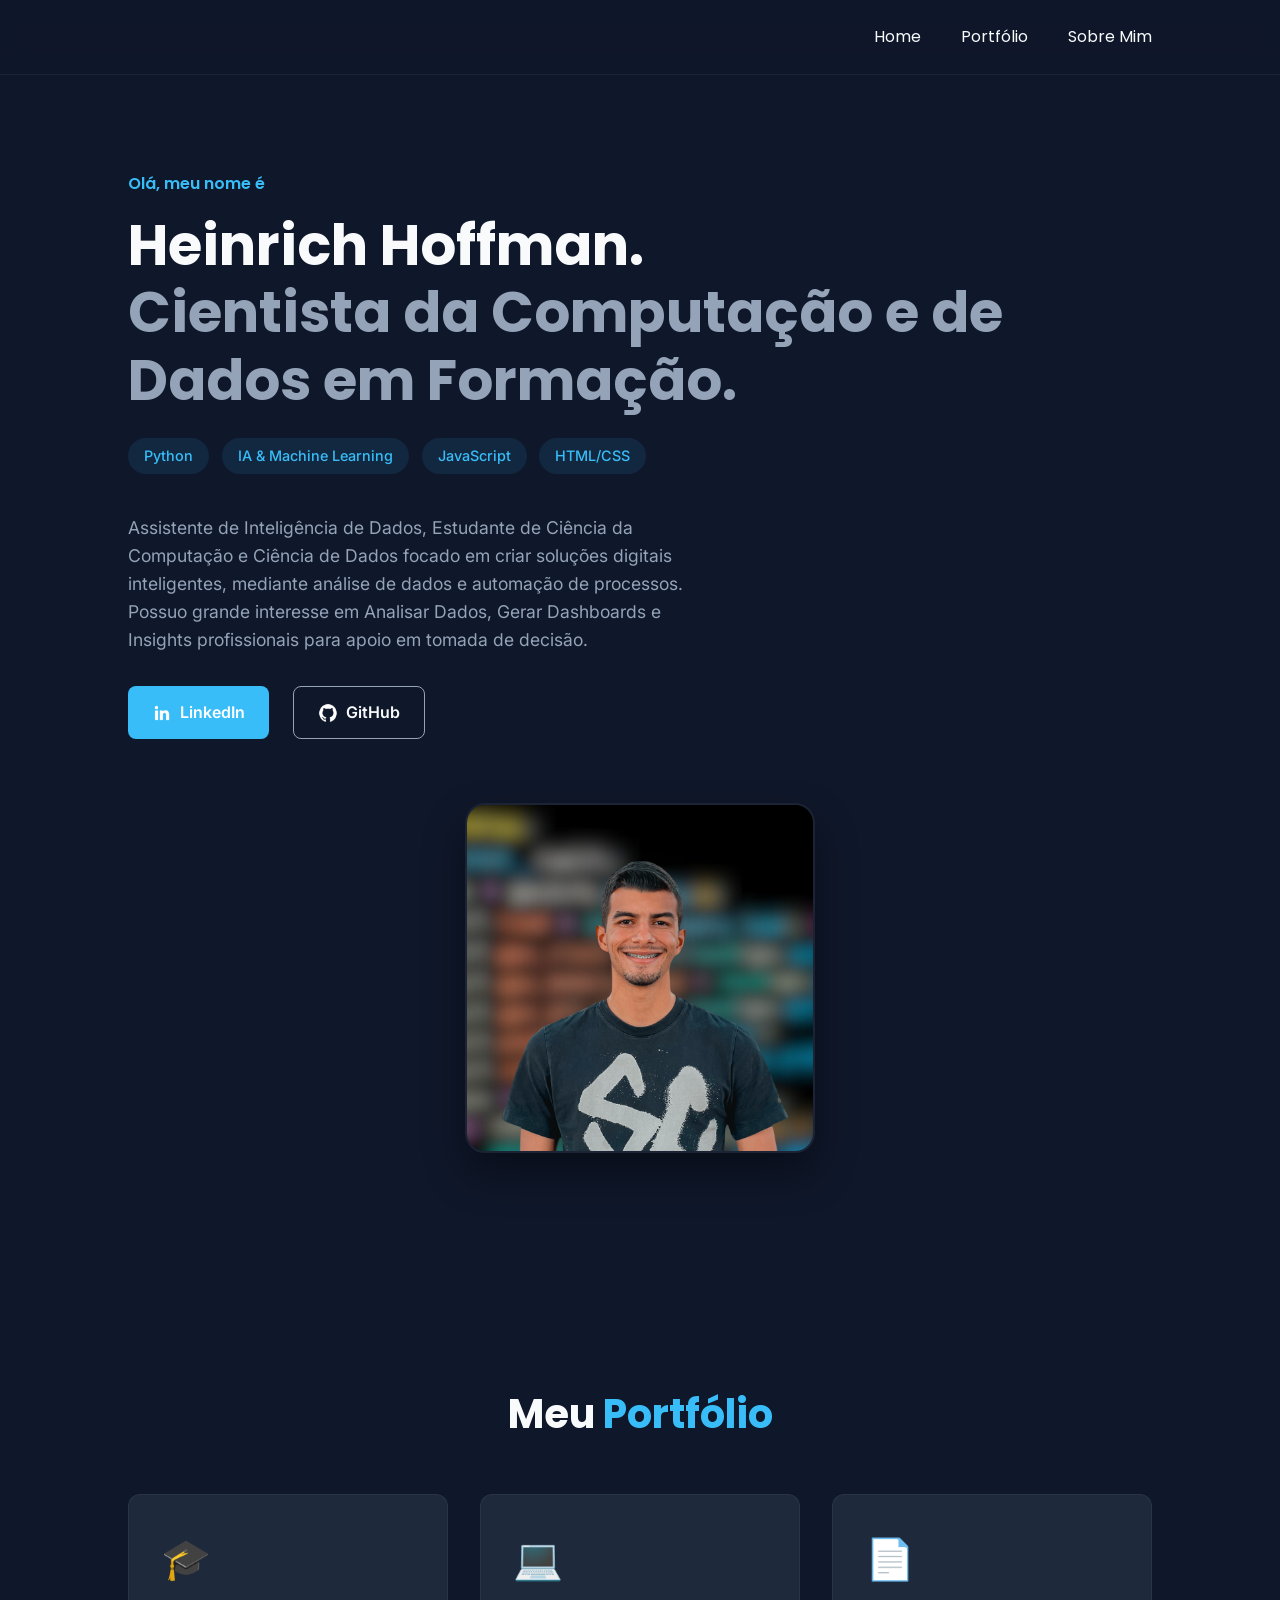
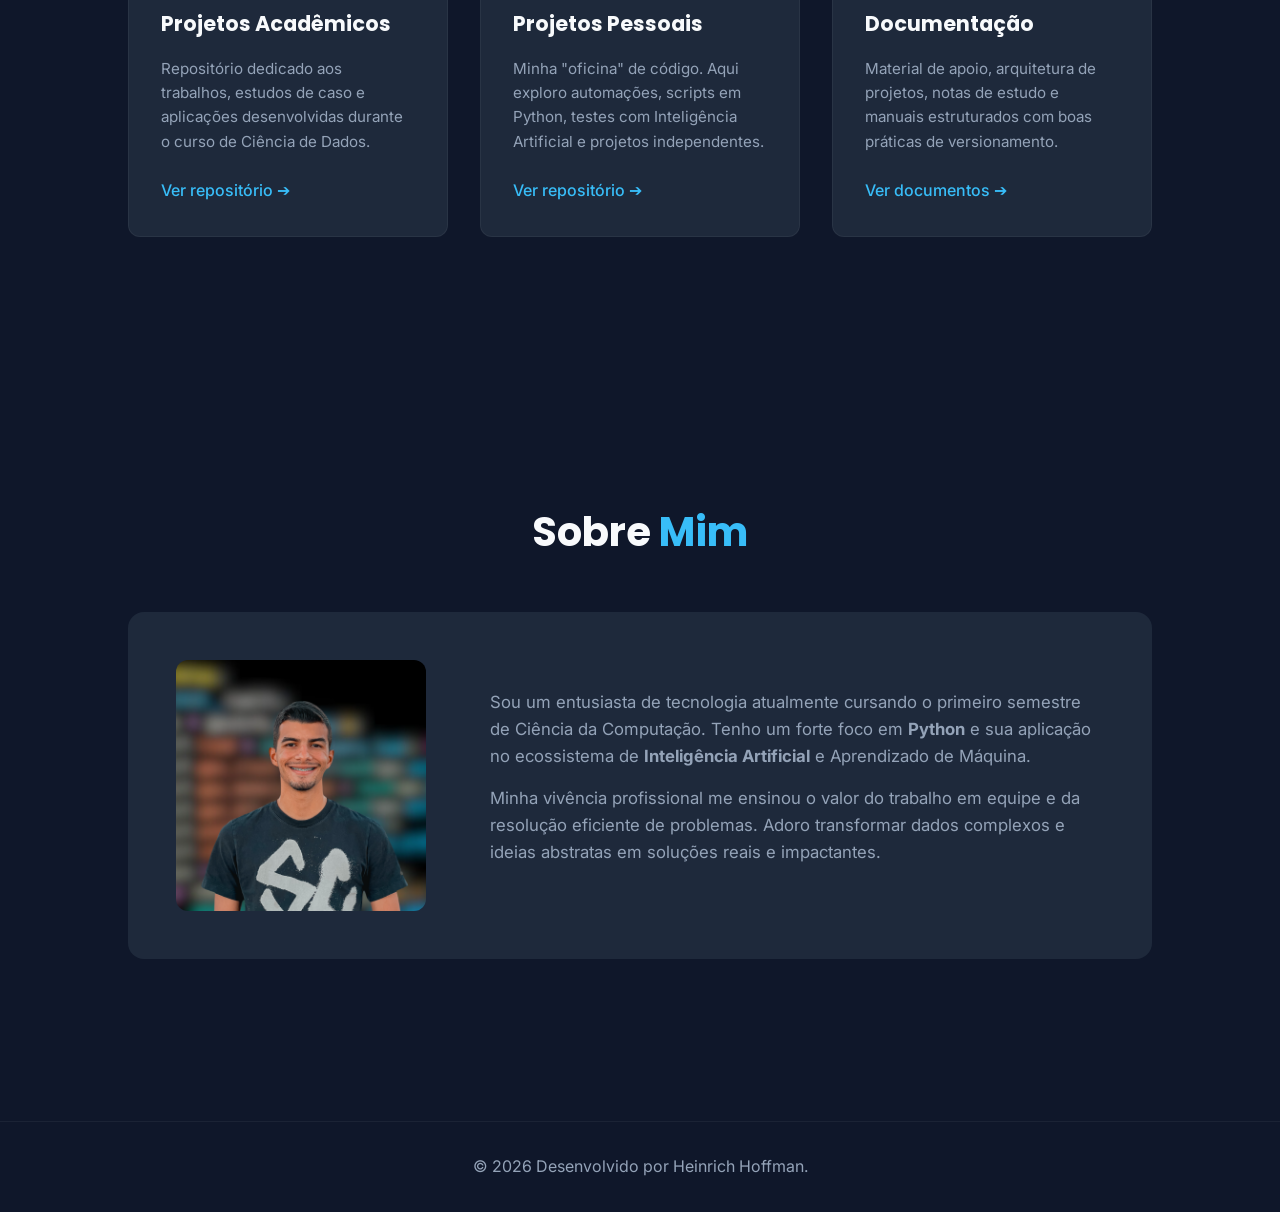
==== commit 266a2654: "Update personal information in index.html" ====
--- a/index.html
+++ b/index.html
@@ -314,7 +314,7 @@
         <section id="home" class="secao hero">
             <div class="hero__conteudo">
                 <span class="hero__saudacao">Olá, meu nome é</span>
-                <h1 class="hero__titulo">Heinrich Hoffman. <br><span style="color: var(--text-muted);">Desenvolvedor & Analista de Dados.</span></h1>
+                <h1 class="hero__titulo">Heinrich Hoffman. <br><span style="color: var(--text-muted);">Cientista da Computação e de Dados em Formação.</span></h1>
                 
                 <div class="tech-stack">
                     <span class="tech-badge">Python</span>
@@ -323,7 +323,7 @@
                     <span class="tech-badge">HTML/CSS</span>
                 </div>
 
-                <p class="hero__texto">Estudante de Análise e Desenvolvimento de Sistemas focado em criar soluções digitais inteligentes. Construo desde interfaces front-end até automações com Inteligência Artificial.</p>
+                <p class="hero__texto">Assistente de Inteligência de Dados, Estudante de Ciência da Computação e Ciência de Dados focado em criar soluções digitais inteligentes, mediante análise de dados e automação de processos. Possuo grande interesse em Analisar Dados, Gerar Dashboards e Insights profissionais para apoio em tomada de decisão.</p>
 
                 <div class="hero__links">
                     <a href="https://www.linkedin.com/in/heinrich-hoffman/" target="_blank" class="btn btn-primary">
@@ -346,7 +346,7 @@
                 <div class="card">
                     <div class="card__icone">🎓</div>
                     <h3 class="card__titulo">Projetos Acadêmicos</h3>
-                    <p class="card__texto">Repositório dedicado aos trabalhos, estudos de caso e aplicações desenvolvidas durante o curso de Análise e Desenvolvimento de Sistemas.</p>
+                    <p class="card__texto">Repositório dedicado aos trabalhos, estudos de caso e aplicações desenvolvidas durante o curso de Ciência de Dados.</p>
                     <a class="card__link" href="https://github.com/heinrichhoffman/bootcamp_1/tree/main/projetos-academicos" target="_blank">Ver repositório ➔</a>
                 </div>
 
@@ -371,7 +371,7 @@
             <div class="sobre-container">
                 <img src="./assets/hoffman.png" alt="Foto de Heinrich Hoffman">
                 <div class="sobre-texto">
-                    <p>Sou um entusiasta de tecnologia atualmente cursando o primeiro semestre de Análise e Desenvolvimento de Sistemas. Tenho um forte foco em <strong>Python</strong> e sua aplicação no ecossistema de <strong>Inteligência Artificial</strong> e Aprendizado de Máquina.</p>
+                    <p>Sou um entusiasta de tecnologia atualmente cursando o primeiro semestre de Ciência da Computação. Tenho um forte foco em <strong>Python</strong> e sua aplicação no ecossistema de <strong>Inteligência Artificial</strong> e Aprendizado de Máquina.</p>
                     <p>Minha vivência profissional me ensinou o valor do trabalho em equipe e da resolução eficiente de problemas. Adoro transformar dados complexos e ideias abstratas em soluções reais e impactantes.</p>
                 </div>
             </div>
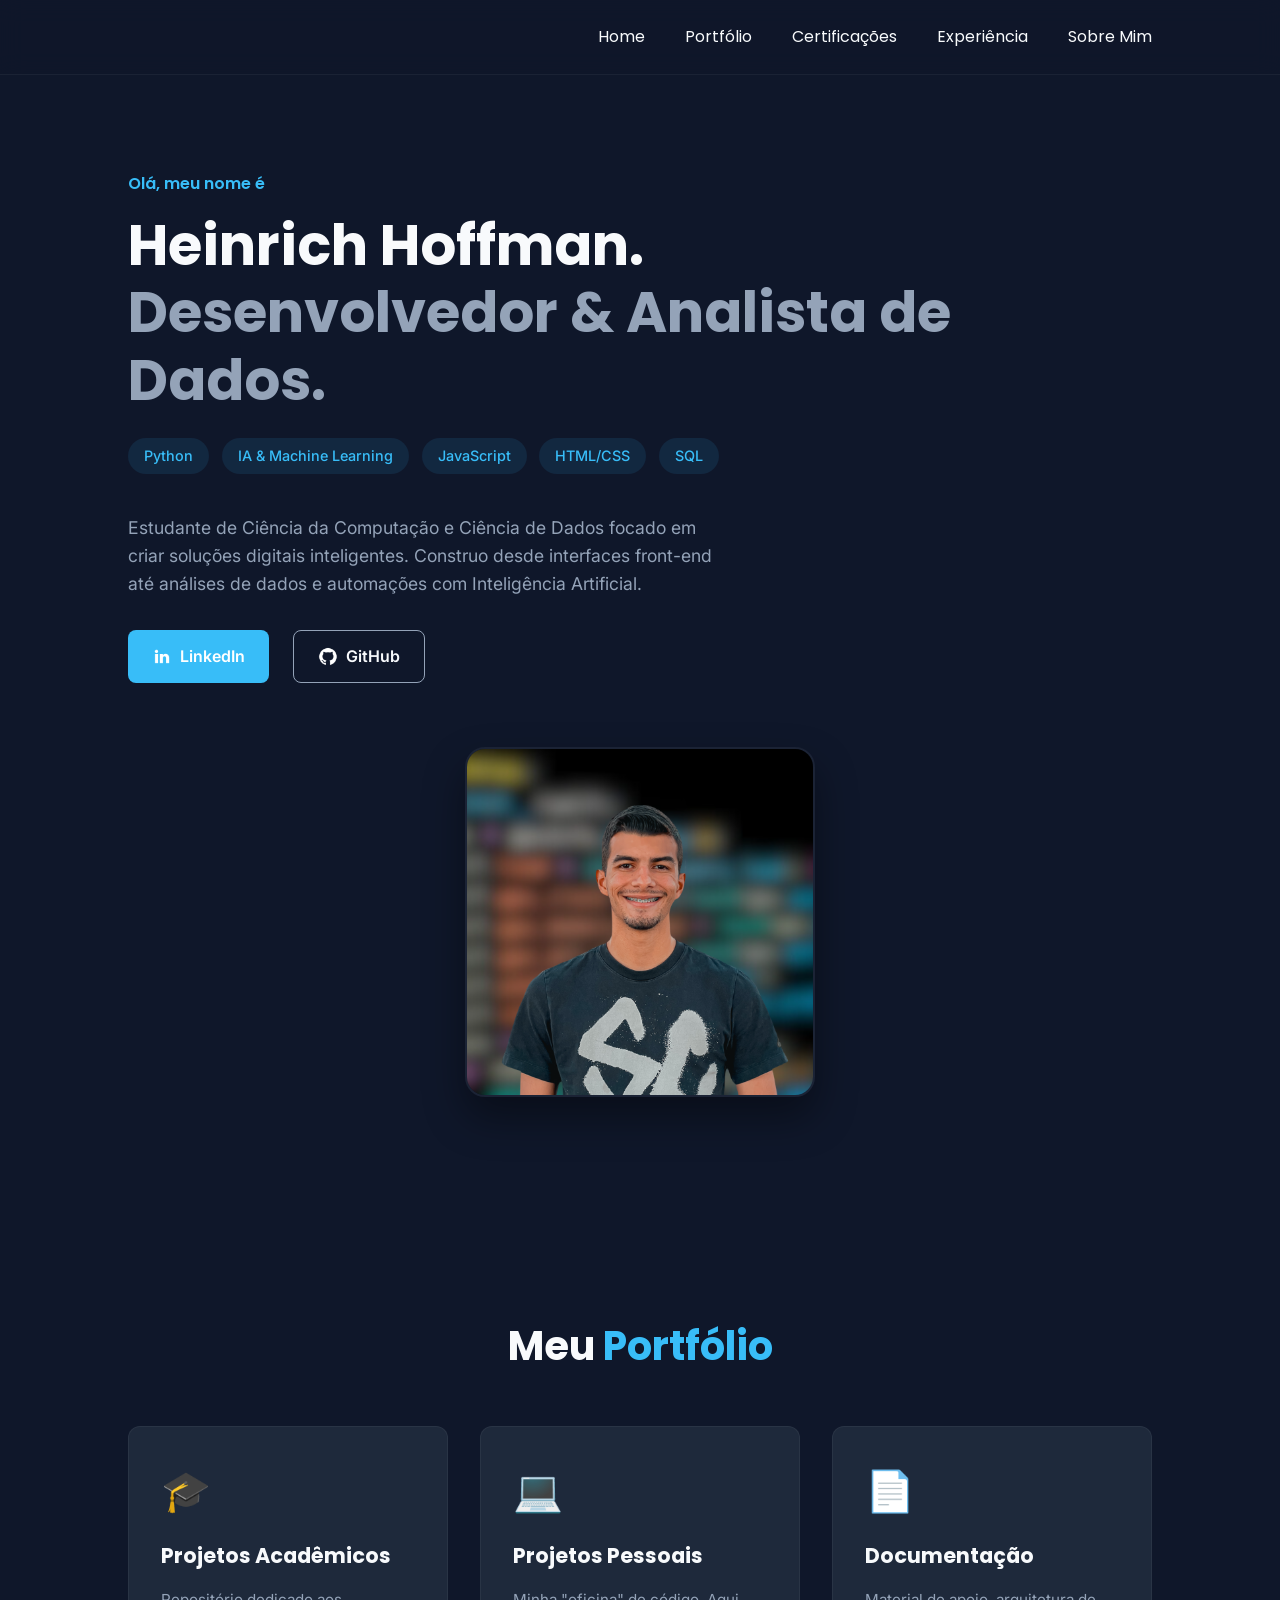
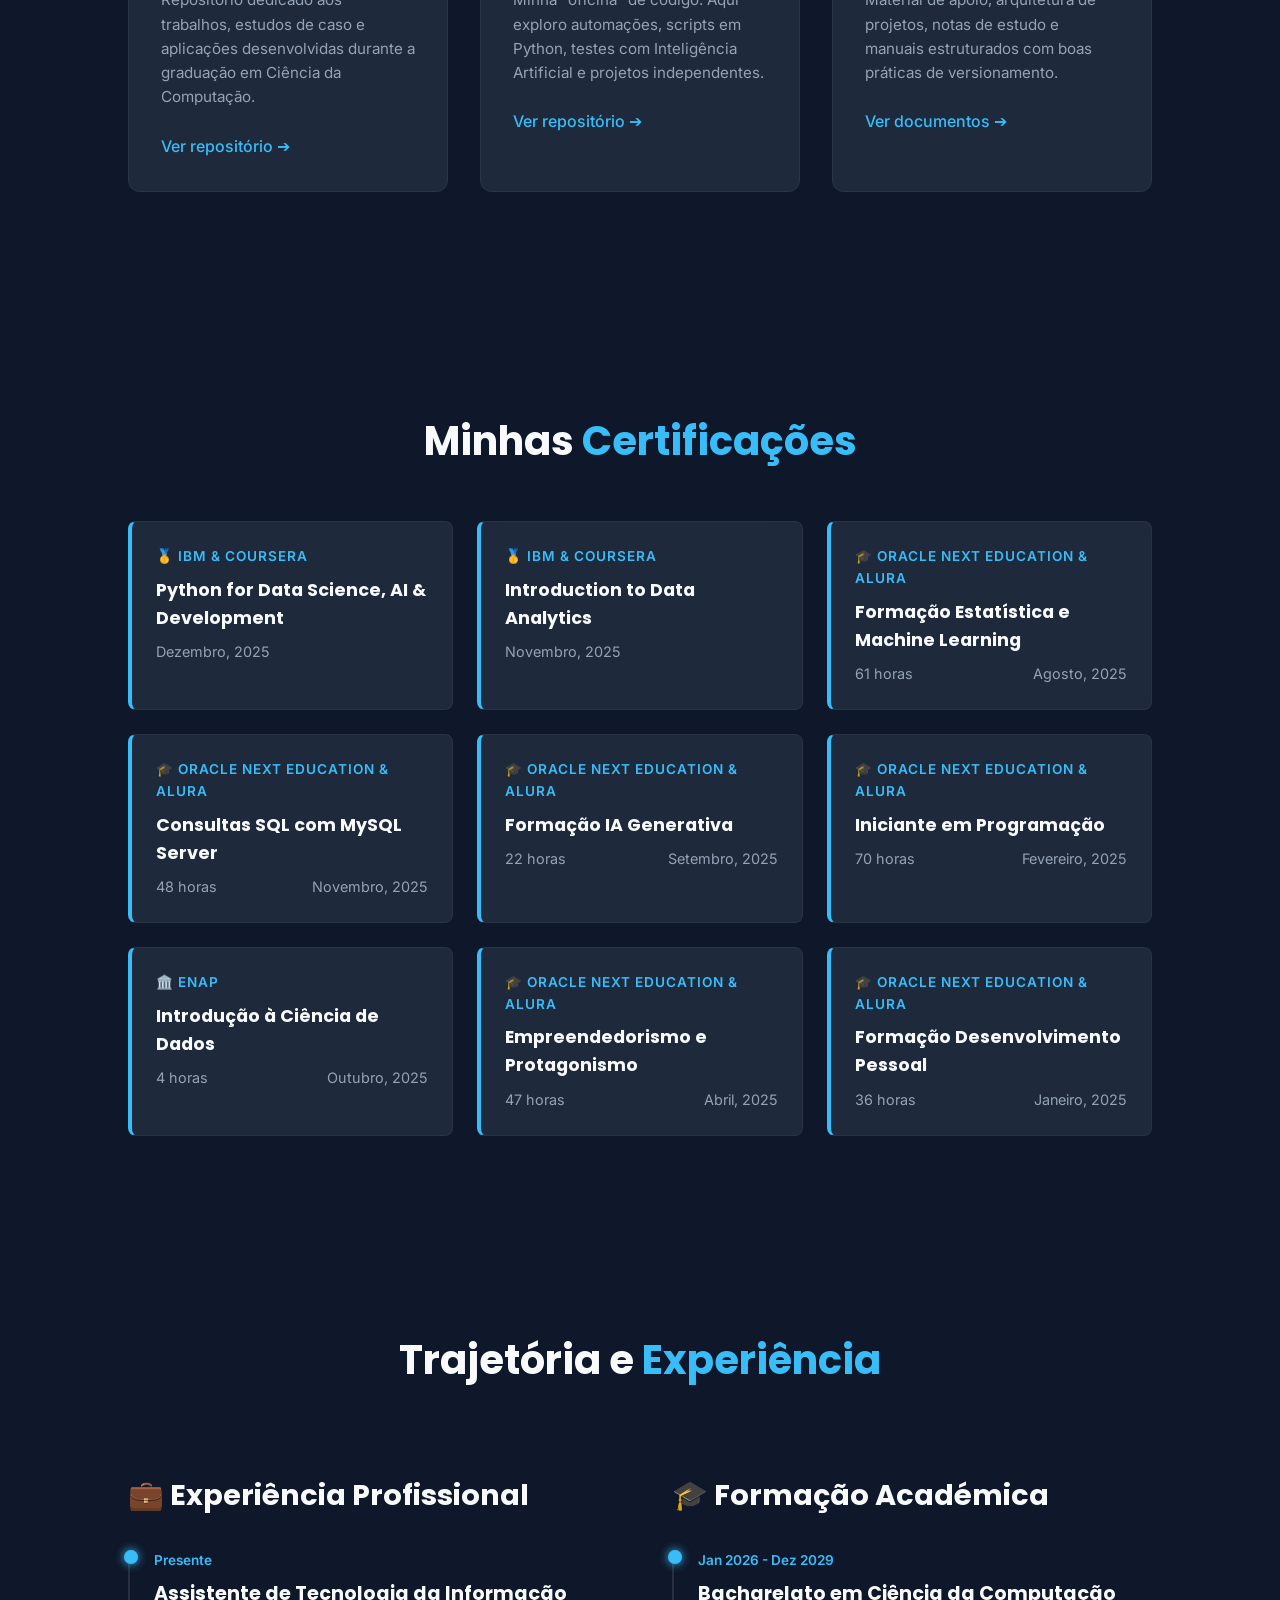
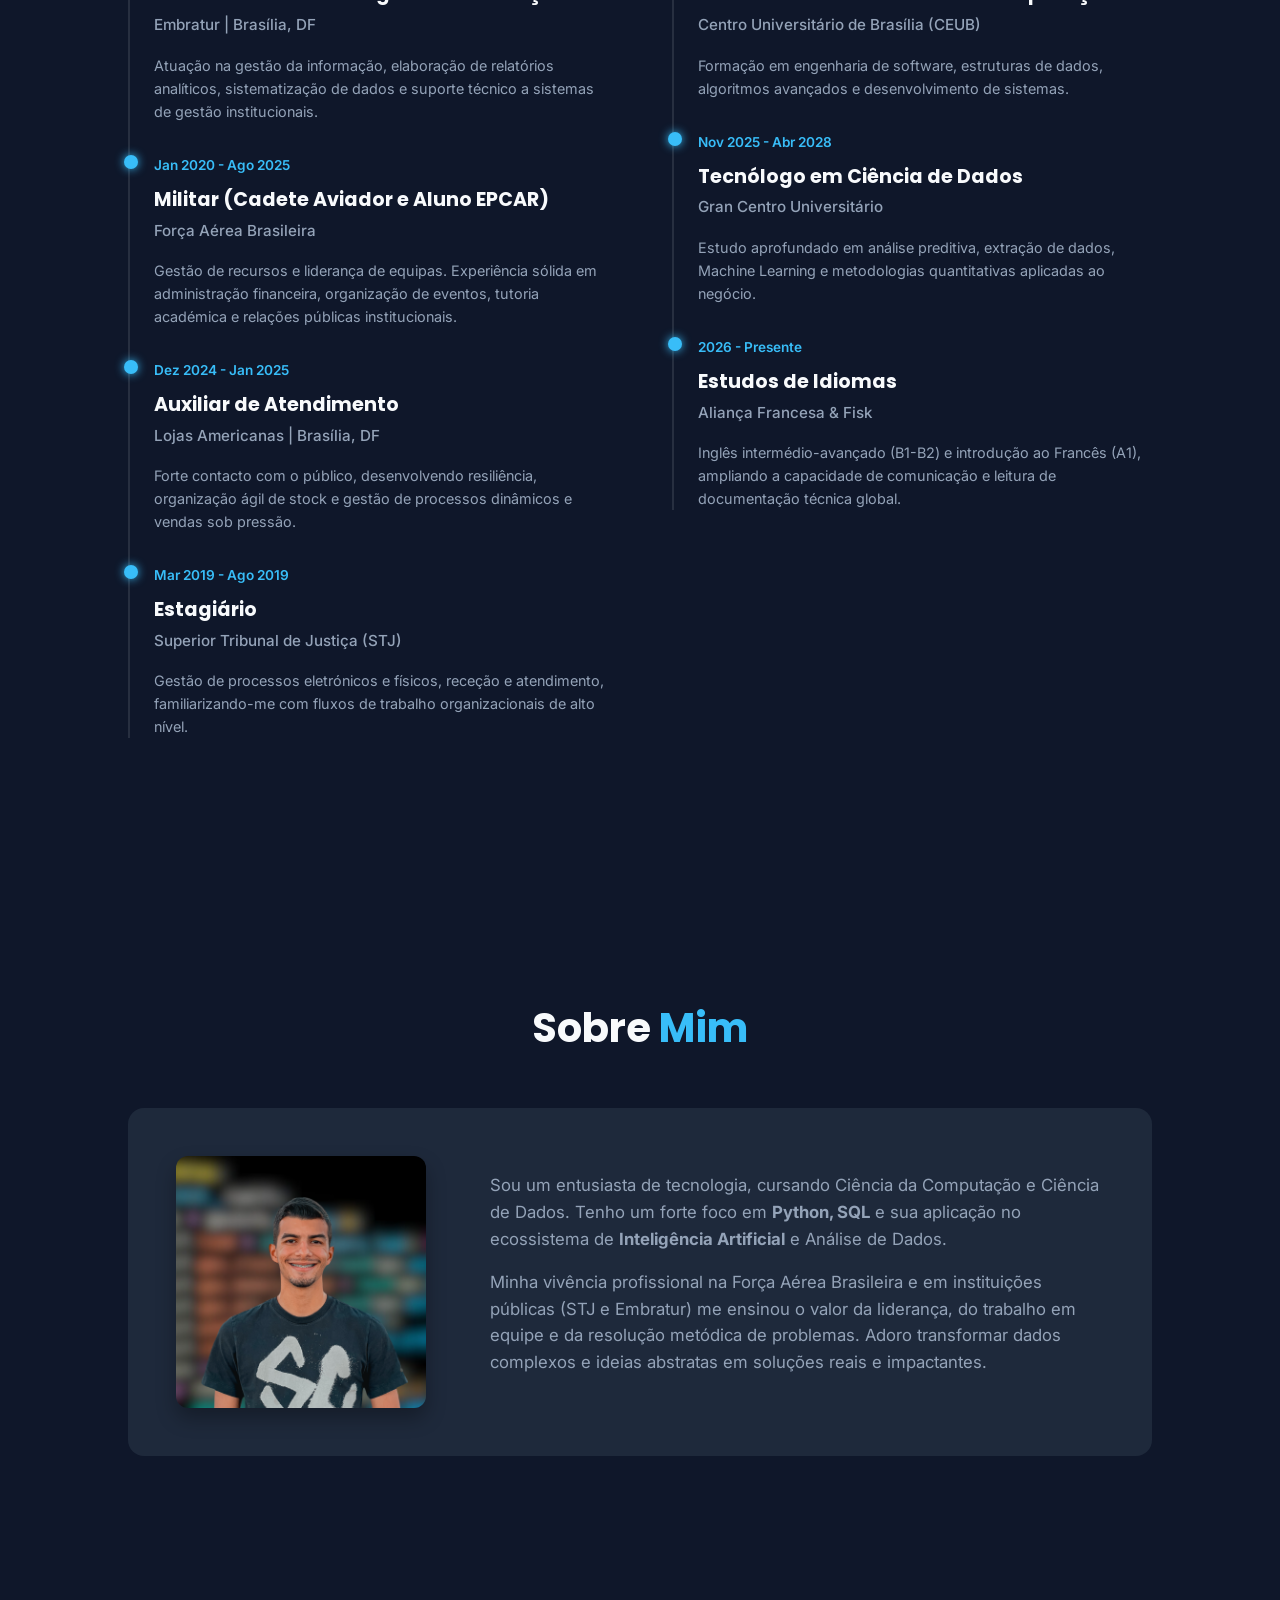
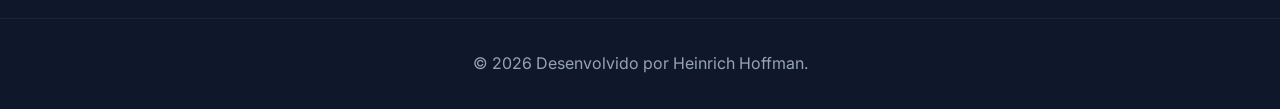
==== commit 60d7a738: "Adicionando certificados no HTML" ====
--- a/index.html
+++ b/index.html
@@ -6,18 +6,20 @@
     <title>Heinrich Hoffman | Portfólio</title>
     
     <style>
-        /* Importando fontes modernas */
+        /* --- FONTES --- */
         @import url('https://fonts.googleapis.com/css2?family=Inter:wght@400;500&family=Poppins:wght@500;600;700&display=swap');
 
+        /* --- VARIÁVEIS DE CORES (DARK MODE MODERNO) --- */
         :root {
-            --bg-color: #0f172a; /* Slate 900 - Dark mode moderno */
+            --bg-color: #0f172a; /* Fundo principal */
             --card-bg: #1e293b; /* Fundo dos cartões */
-            --text-main: #f8fafc;
-            --text-muted: #94a3b8;
-            --accent: #38bdf8; /* Azul Tech */
+            --text-main: #f8fafc; /* Texto principal claro */
+            --text-muted: #94a3b8; /* Texto secundário acinzentado */
+            --accent: #38bdf8; /* Azul neon (Destaque) */
             --accent-hover: #0284c7;
         }
 
+        /* --- RESET E GERAL --- */
         * {
             margin: 0;
             padding: 0;
@@ -41,7 +43,7 @@
             to { opacity: 1; transform: translateY(0); }
         }
 
-        /* --- NAVEGAÇÃO GLASSMORPHISM --- */
+        /* --- CABEÇALHO (GLASSMORPHISM) --- */
         .cabecalho {
             position: sticky;
             top: 0;
@@ -57,6 +59,7 @@
         .cabecalho__menu {
             display: flex;
             gap: 2.5rem;
+            flex-wrap: wrap;
         }
 
         .cabecalho__menu__link {
@@ -71,7 +74,7 @@
             color: var(--accent);
         }
 
-        /* --- LAYOUT GERAL --- */
+        /* --- LAYOUT DE SEÇÕES --- */
         .secao {
             padding: 6rem 10%;
             min-height: 80vh;
@@ -145,6 +148,7 @@
         .hero__links {
             display: flex;
             gap: 1.5rem;
+            flex-wrap: wrap;
         }
 
         .btn {
@@ -248,6 +252,123 @@
             text-decoration: underline;
         }
 
+        /* --- CERTIFICAÇÕES --- */
+        .grid-certificacoes {
+            display: grid;
+            grid-template-columns: repeat(auto-fit, minmax(280px, 1fr));
+            gap: 1.5rem;
+        }
+
+        .cert-card {
+            background-color: var(--card-bg);
+            padding: 1.5rem;
+            border-radius: 8px;
+            border: 1px solid rgba(255, 255, 255, 0.05);
+            border-left: 4px solid var(--accent);
+            transition: transform 0.3s ease;
+        }
+
+        .cert-card:hover {
+            transform: translateX(8px);
+            background-color: rgba(30, 41, 59, 0.8);
+        }
+
+        .cert-instituicao {
+            color: var(--accent);
+            font-size: 0.85rem;
+            font-weight: 600;
+            text-transform: uppercase;
+            letter-spacing: 1px;
+            margin-bottom: 0.5rem;
+            display: flex;
+            align-items: center;
+            gap: 0.5rem;
+        }
+
+        .cert-titulo {
+            font-family: 'Poppins', sans-serif;
+            font-size: 1.1rem;
+            margin-bottom: 0.5rem;
+            color: var(--text-main);
+        }
+
+        .cert-info {
+            color: var(--text-muted);
+            font-size: 0.9rem;
+            display: flex;
+            justify-content: space-between;
+        }
+
+        /* --- EXPERIÊNCIA E FORMAÇÃO (TIMELINE) --- */
+        .secao-dupla {
+            display: grid;
+            grid-template-columns: 1fr 1fr;
+            gap: 4rem;
+            padding: 2rem 0;
+        }
+
+        .timeline-titulo {
+            font-family: 'Poppins', sans-serif;
+            font-size: 1.8rem;
+            margin-bottom: 2rem;
+            color: var(--text-main);
+            display: flex;
+            align-items: center;
+            gap: 0.5rem;
+        }
+
+        .timeline {
+            display: flex;
+            flex-direction: column;
+            gap: 2rem;
+            border-left: 2px solid rgba(255, 255, 255, 0.1);
+            padding-left: 1.5rem;
+        }
+
+        .timeline-item {
+            position: relative;
+        }
+
+        .timeline-item::before {
+            content: '';
+            position: absolute;
+            left: -1.9rem;
+            top: 0;
+            width: 14px;
+            height: 14px;
+            background-color: var(--accent);
+            border-radius: 50%;
+            box-shadow: 0 0 10px var(--accent);
+        }
+
+        .timeline-data {
+            color: var(--accent);
+            font-size: 0.85rem;
+            font-weight: 600;
+            margin-bottom: 0.5rem;
+            display: block;
+        }
+
+        .timeline-cargo {
+            font-family: 'Poppins', sans-serif;
+            font-size: 1.2rem;
+            color: var(--text-main);
+            margin-bottom: 0.2rem;
+        }
+
+        .timeline-local {
+            color: var(--text-muted);
+            font-size: 0.95rem;
+            font-weight: 500;
+            margin-bottom: 1rem;
+        }
+
+        .timeline-texto {
+            color: var(--text-muted);
+            font-size: 0.9rem;
+            line-height: 1.6;
+        }
+
         /* --- SOBRE MIM --- */
         .sobre-container {
             display: flex;
@@ -261,6 +382,7 @@
         .sobre-container img {
             width: 250px;
             border-radius: 12px;
+            box-shadow: 0 10px 20px rgba(0,0,0,0.3);
         }
 
         .sobre-texto p {
@@ -280,23 +402,14 @@
 
         /* --- RESPONSIVIDADE --- */
         @media (max-width: 992px) {
-            .hero, .sobre-container {
-                flex-direction: column-reverse;
-                text-align: center;
-            }
-            .hero__links, .tech-stack {
-                justify-content: center;
-            }
-            .foto-perfil {
-                width: 280px;
-                height: 280px;
-            }
-            .titulo-secao {
-                font-size: 2rem;
-            }
-            .hero__titulo {
-                font-size: 2.5rem;
-            }
+            .cabecalho { justify-content: center; }
+            .hero, .sobre-container { flex-direction: column-reverse; text-align: center; }
+            .hero__links, .tech-stack { justify-content: center; }
+            .foto-perfil { width: 280px; height: 280px; }
+            .titulo-secao { font-size: 2rem; }
+            .hero__titulo { font-size: 2.5rem; }
+            .secao-dupla { grid-template-columns: 1fr; gap: 3rem; }
+            .sobre-container img { width: 200px; }
         }
     </style>
 </head>
@@ -306,6 +419,8 @@
         <nav class="cabecalho__menu">
             <a class="cabecalho__menu__link" href="#home">Home</a>
             <a class="cabecalho__menu__link" href="#portfolio">Portfólio</a>
+            <a class="cabecalho__menu__link" href="#certificacoes">Certificações</a>
+            <a class="cabecalho__menu__link" href="#experiencia">Experiência</a>
             <a class="cabecalho__menu__link" href="#sobre">Sobre Mim</a>
         </nav>      
     </header>
@@ -314,16 +429,17 @@
         <section id="home" class="secao hero">
             <div class="hero__conteudo">
                 <span class="hero__saudacao">Olá, meu nome é</span>
-                <h1 class="hero__titulo">Heinrich Hoffman. <br><span style="color: var(--text-muted);">Cientista da Computação e de Dados em Formação.</span></h1>
+                <h1 class="hero__titulo">Heinrich Hoffman. <br><span style="color: var(--text-muted);">Desenvolvedor & Analista de Dados.</span></h1>
                 
                 <div class="tech-stack">
                     <span class="tech-badge">Python</span>
                     <span class="tech-badge">IA & Machine Learning</span>
                     <span class="tech-badge">JavaScript</span>
                     <span class="tech-badge">HTML/CSS</span>
-                </div>
-
-                <p class="hero__texto">Assistente de Inteligência de Dados, Estudante de Ciência da Computação e Ciência de Dados focado em criar soluções digitais inteligentes, mediante análise de dados e automação de processos. Possuo grande interesse em Analisar Dados, Gerar Dashboards e Insights profissionais para apoio em tomada de decisão.</p>
+                    <span class="tech-badge">SQL</span>
+                </div>
+
+                <p class="hero__texto">Estudante de Ciência da Computação e Ciência de Dados focado em criar soluções digitais inteligentes. Construo desde interfaces front-end até análises de dados e automações com Inteligência Artificial.</p>
 
                 <div class="hero__links">
                     <a href="https://www.linkedin.com/in/heinrich-hoffman/" target="_blank" class="btn btn-primary">
@@ -346,7 +462,7 @@
                 <div class="card">
                     <div class="card__icone">🎓</div>
                     <h3 class="card__titulo">Projetos Acadêmicos</h3>
-                    <p class="card__texto">Repositório dedicado aos trabalhos, estudos de caso e aplicações desenvolvidas durante o curso de Ciência de Dados.</p>
+                    <p class="card__texto">Repositório dedicado aos trabalhos, estudos de caso e aplicações desenvolvidas durante a graduação em Ciência da Computação.</p>
                     <a class="card__link" href="https://github.com/heinrichhoffman/bootcamp_1/tree/main/projetos-academicos" target="_blank">Ver repositório ➔</a>
                 </div>
 
@@ -366,13 +482,138 @@
             </div>
         </section>
 
+        <section id="certificacoes" class="secao">
+            <h2 class="titulo-secao">Minhas <span>Certificações</span></h2>
+            
+            <div class="grid-certificacoes">
+                <div class="cert-card">
+                    <div class="cert-instituicao">🥇 IBM & Coursera</div>
+                    <h3 class="cert-titulo">Python for Data Science, AI & Development</h3>
+                    <div class="cert-info"><span>Dezembro, 2025</span></div>
+                </div>
+
+                <div class="cert-card">
+                    <div class="cert-instituicao">🥇 IBM & Coursera</div>
+                    <h3 class="cert-titulo">Introduction to Data Analytics</h3>
+                    <div class="cert-info"><span>Novembro, 2025</span></div>
+                </div>
+
+                <div class="cert-card">
+                    <div class="cert-instituicao">🎓 Oracle Next Education & Alura</div>
+                    <h3 class="cert-titulo">Formação Estatística e Machine Learning</h3>
+                    <div class="cert-info"><span>61 horas</span> <span>Agosto, 2025</span></div>
+                </div>
+
+                <div class="cert-card">
+                    <div class="cert-instituicao">🎓 Oracle Next Education & Alura</div>
+                    <h3 class="cert-titulo">Consultas SQL com MySQL Server</h3>
+                    <div class="cert-info"><span>48 horas</span> <span>Novembro, 2025</span></div>
+                </div>
+
+                <div class="cert-card">
+                    <div class="cert-instituicao">🎓 Oracle Next Education & Alura</div>
+                    <h3 class="cert-titulo">Formação IA Generativa</h3>
+                    <div class="cert-info"><span>22 horas</span> <span>Setembro, 2025</span></div>
+                </div>
+
+                <div class="cert-card">
+                    <div class="cert-instituicao">🎓 Oracle Next Education & Alura</div>
+                    <h3 class="cert-titulo">Iniciante em Programação</h3>
+                    <div class="cert-info"><span>70 horas</span> <span>Fevereiro, 2025</span></div>
+                </div>
+
+                <div class="cert-card">
+                    <div class="cert-instituicao">🏛️ ENAP</div>
+                    <h3 class="cert-titulo">Introdução à Ciência de Dados</h3>
+                    <div class="cert-info"><span>4 horas</span> <span>Outubro, 2025</span></div>
+                </div>
+
+                <div class="cert-card">
+                    <div class="cert-instituicao">🎓 Oracle Next Education & Alura</div>
+                    <h3 class="cert-titulo">Empreendedorismo e Protagonismo</h3>
+                    <div class="cert-info"><span>47 horas</span> <span>Abril, 2025</span></div>
+                </div>
+
+                <div class="cert-card">
+                    <div class="cert-instituicao">🎓 Oracle Next Education & Alura</div>
+                    <h3 class="cert-titulo">Formação Desenvolvimento Pessoal</h3>
+                    <div class="cert-info"><span>36 horas</span> <span>Janeiro, 2025</span></div>
+                </div>
+            </div>
+        </section>
+
+        <section id="experiencia" class="secao">
+            <h2 class="titulo-secao">Trajetória e <span>Experiência</span></h2>
+            
+            <div class="secao-dupla">
+                <div>
+                    <h3 class="timeline-titulo">💼 Experiência Profissional</h3>
+                    <div class="timeline">
+                        <div class="timeline-item">
+                            <span class="timeline-data">Presente</span>
+                            <h4 class="timeline-cargo">Assistente de Tecnologia da Informação</h4>
+                            <div class="timeline-local">Embratur | Brasília, DF</div>
+                            <p class="timeline-texto">Atuação na gestão da informação, elaboração de relatórios analíticos, sistematização de dados e suporte técnico a sistemas de gestão institucionais.</p>
+                        </div>
+
+                        <div class="timeline-item">
+                            <span class="timeline-data">Jan 2020 - Ago 2025</span>
+                            <h4 class="timeline-cargo">Militar (Cadete Aviador e Aluno EPCAR)</h4>
+                            <div class="timeline-local">Força Aérea Brasileira</div>
+                            <p class="timeline-texto">Gestão de recursos e liderança de equipas. Experiência sólida em administração financeira, organização de eventos, tutoria académica e relações públicas institucionais.</p>
+                        </div>
+
+                        <div class="timeline-item">
+                            <span class="timeline-data">Dez 2024 - Jan 2025</span>
+                            <h4 class="timeline-cargo">Auxiliar de Atendimento</h4>
+                            <div class="timeline-local">Lojas Americanas | Brasília, DF</div>
+                            <p class="timeline-texto">Forte contacto com o público, desenvolvendo resiliência, organização ágil de stock e gestão de processos dinâmicos e vendas sob pressão.</p>
+                        </div>
+
+                        <div class="timeline-item">
+                            <span class="timeline-data">Mar 2019 - Ago 2019</span>
+                            <h4 class="timeline-cargo">Estagiário</h4>
+                            <div class="timeline-local">Superior Tribunal de Justiça (STJ)</div>
+                            <p class="timeline-texto">Gestão de processos eletrónicos e físicos, receção e atendimento, familiarizando-me com fluxos de trabalho organizacionais de alto nível.</p>
+                        </div>
+                    </div>
+                </div>
+
+                <div>
+                    <h3 class="timeline-titulo">🎓 Formação Académica</h3>
+                    <div class="timeline">
+                        <div class="timeline-item">
+                            <span class="timeline-data">Jan 2026 - Dez 2029</span>
+                            <h4 class="timeline-cargo">Bacharelato em Ciência da Computação</h4>
+                            <div class="timeline-local">Centro Universitário de Brasília (CEUB)</div>
+                            <p class="timeline-texto">Formação em engenharia de software, estruturas de dados, algoritmos avançados e desenvolvimento de sistemas.</p>
+                        </div>
+
+                        <div class="timeline-item">
+                            <span class="timeline-data">Nov 2025 - Abr 2028</span>
+                            <h4 class="timeline-cargo">Tecnólogo em Ciência de Dados</h4>
+                            <div class="timeline-local">Gran Centro Universitário</div>
+                            <p class="timeline-texto">Estudo aprofundado em análise preditiva, extração de dados, Machine Learning e metodologias quantitativas aplicadas ao negócio.</p>
+                        </div>
+
+                        <div class="timeline-item">
+                            <span class="timeline-data">2026 - Presente</span>
+                            <h4 class="timeline-cargo">Estudos de Idiomas</h4>
+                            <div class="timeline-local">Aliança Francesa & Fisk</div>
+                            <p class="timeline-texto">Inglês intermédio-avançado (B1-B2) e introdução ao Francês (A1), ampliando a capacidade de comunicação e leitura de documentação técnica global.</p>
+                        </div>
+                    </div>
+                </div>
+            </div>
+        </section>
+
         <section id="sobre" class="secao">
             <h2 class="titulo-secao">Sobre <span>Mim</span></h2>
             <div class="sobre-container">
                 <img src="./assets/hoffman.png" alt="Foto de Heinrich Hoffman">
                 <div class="sobre-texto">
-                    <p>Sou um entusiasta de tecnologia atualmente cursando o primeiro semestre de Ciência da Computação. Tenho um forte foco em <strong>Python</strong> e sua aplicação no ecossistema de <strong>Inteligência Artificial</strong> e Aprendizado de Máquina.</p>
-                    <p>Minha vivência profissional me ensinou o valor do trabalho em equipe e da resolução eficiente de problemas. Adoro transformar dados complexos e ideias abstratas em soluções reais e impactantes.</p>
+                    <p>Sou um entusiasta de tecnologia, cursando Ciência da Computação e Ciência de Dados. Tenho um forte foco em <strong>Python, SQL</strong> e sua aplicação no ecossistema de <strong>Inteligência Artificial</strong> e Análise de Dados.</p>
+                    <p>Minha vivência profissional na Força Aérea Brasileira e em instituições públicas (STJ e Embratur) me ensinou o valor da liderança, do trabalho em equipe e da resolução metódica de problemas. Adoro transformar dados complexos e ideias abstratas em soluções reais e impactantes.</p>
                 </div>
             </div>
         </section>
@@ -382,4 +623,4 @@
         <p>&copy; 2026 Desenvolvido por Heinrich Hoffman.</p>
     </footer>
 </body>
-</html>
+</html>
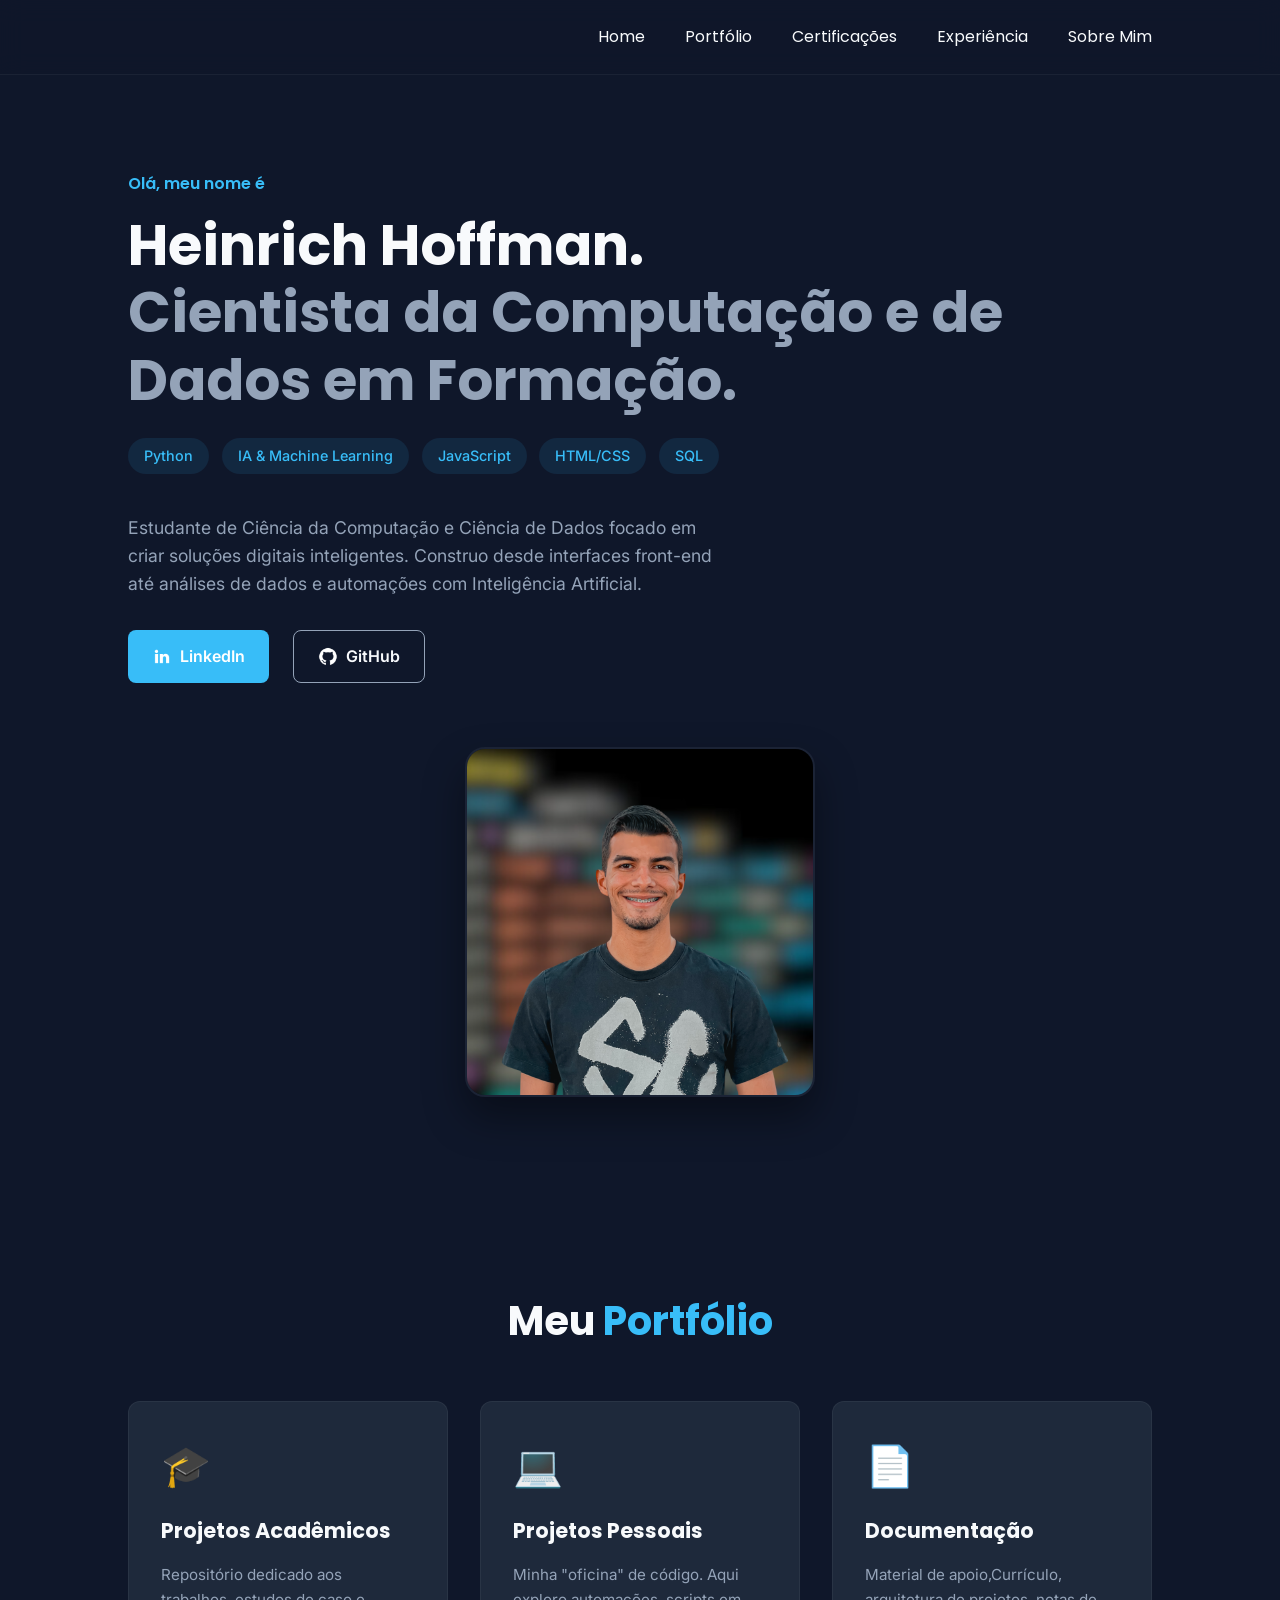
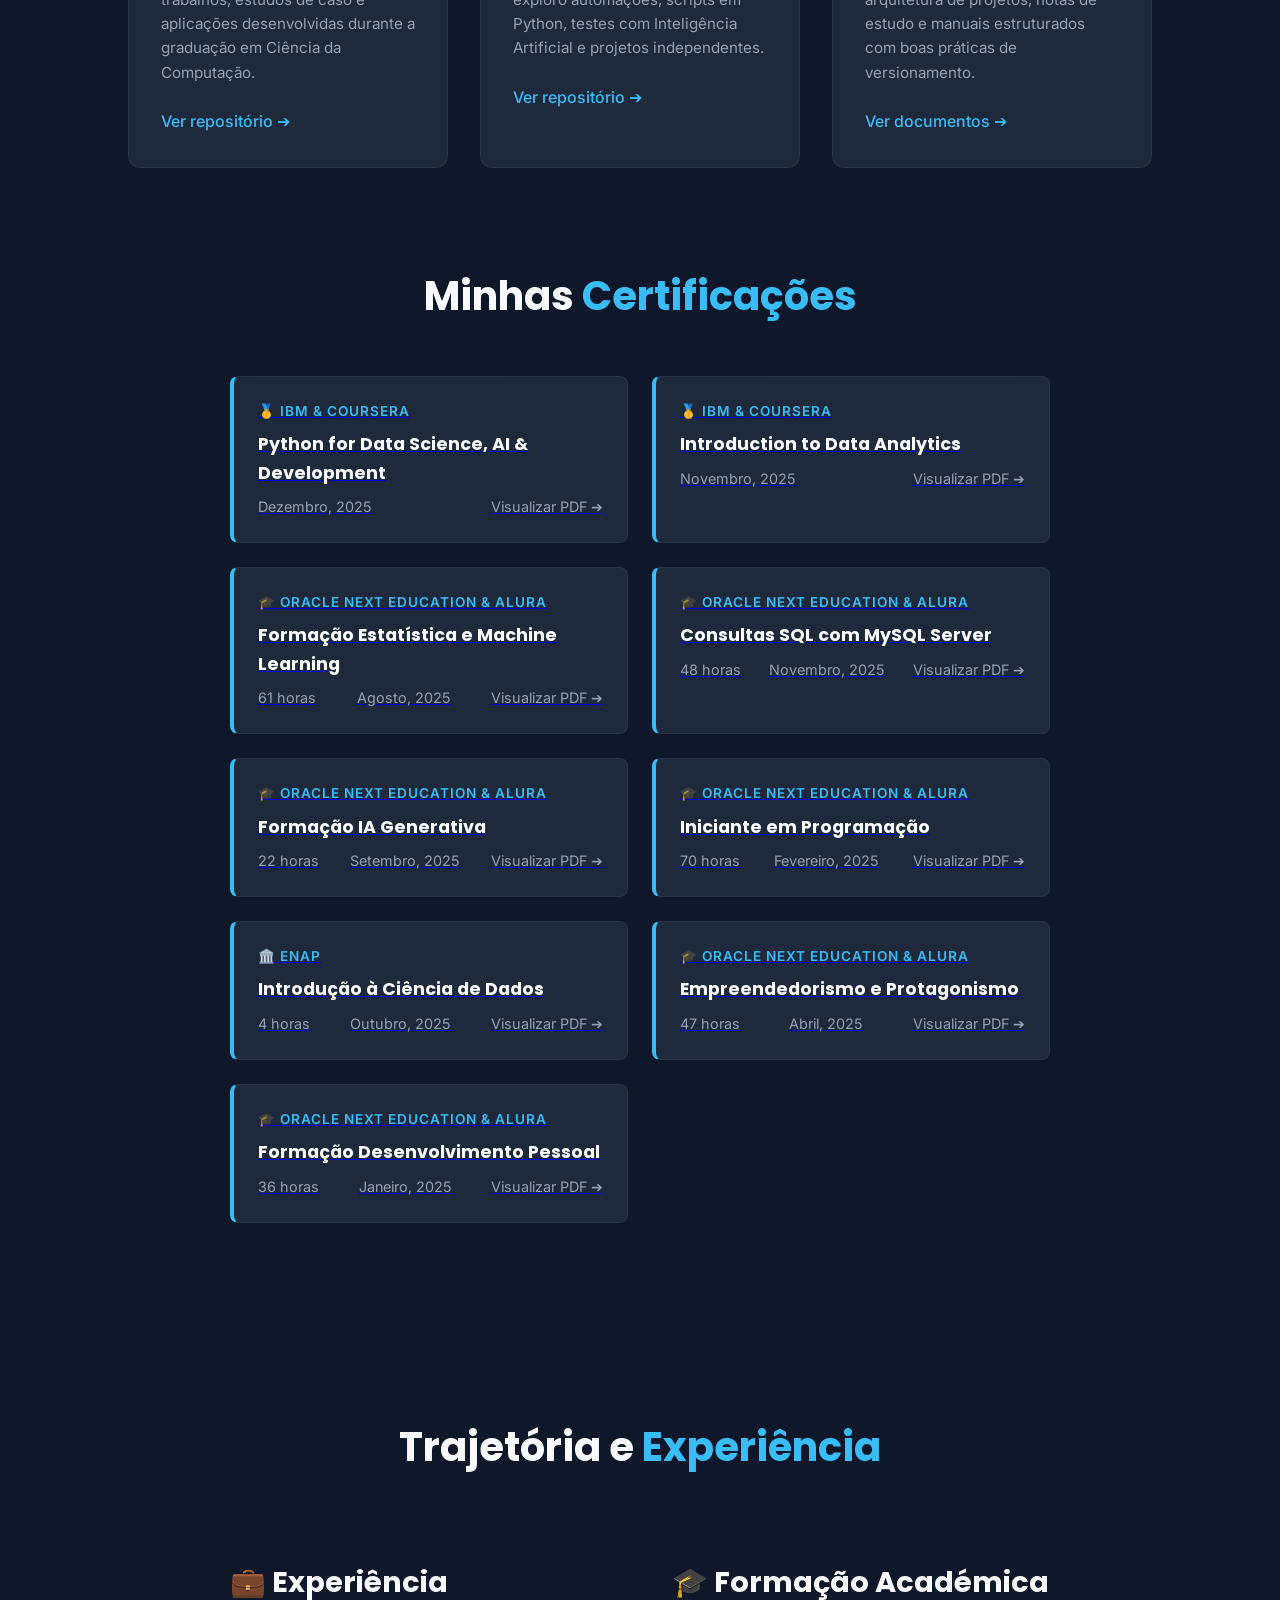
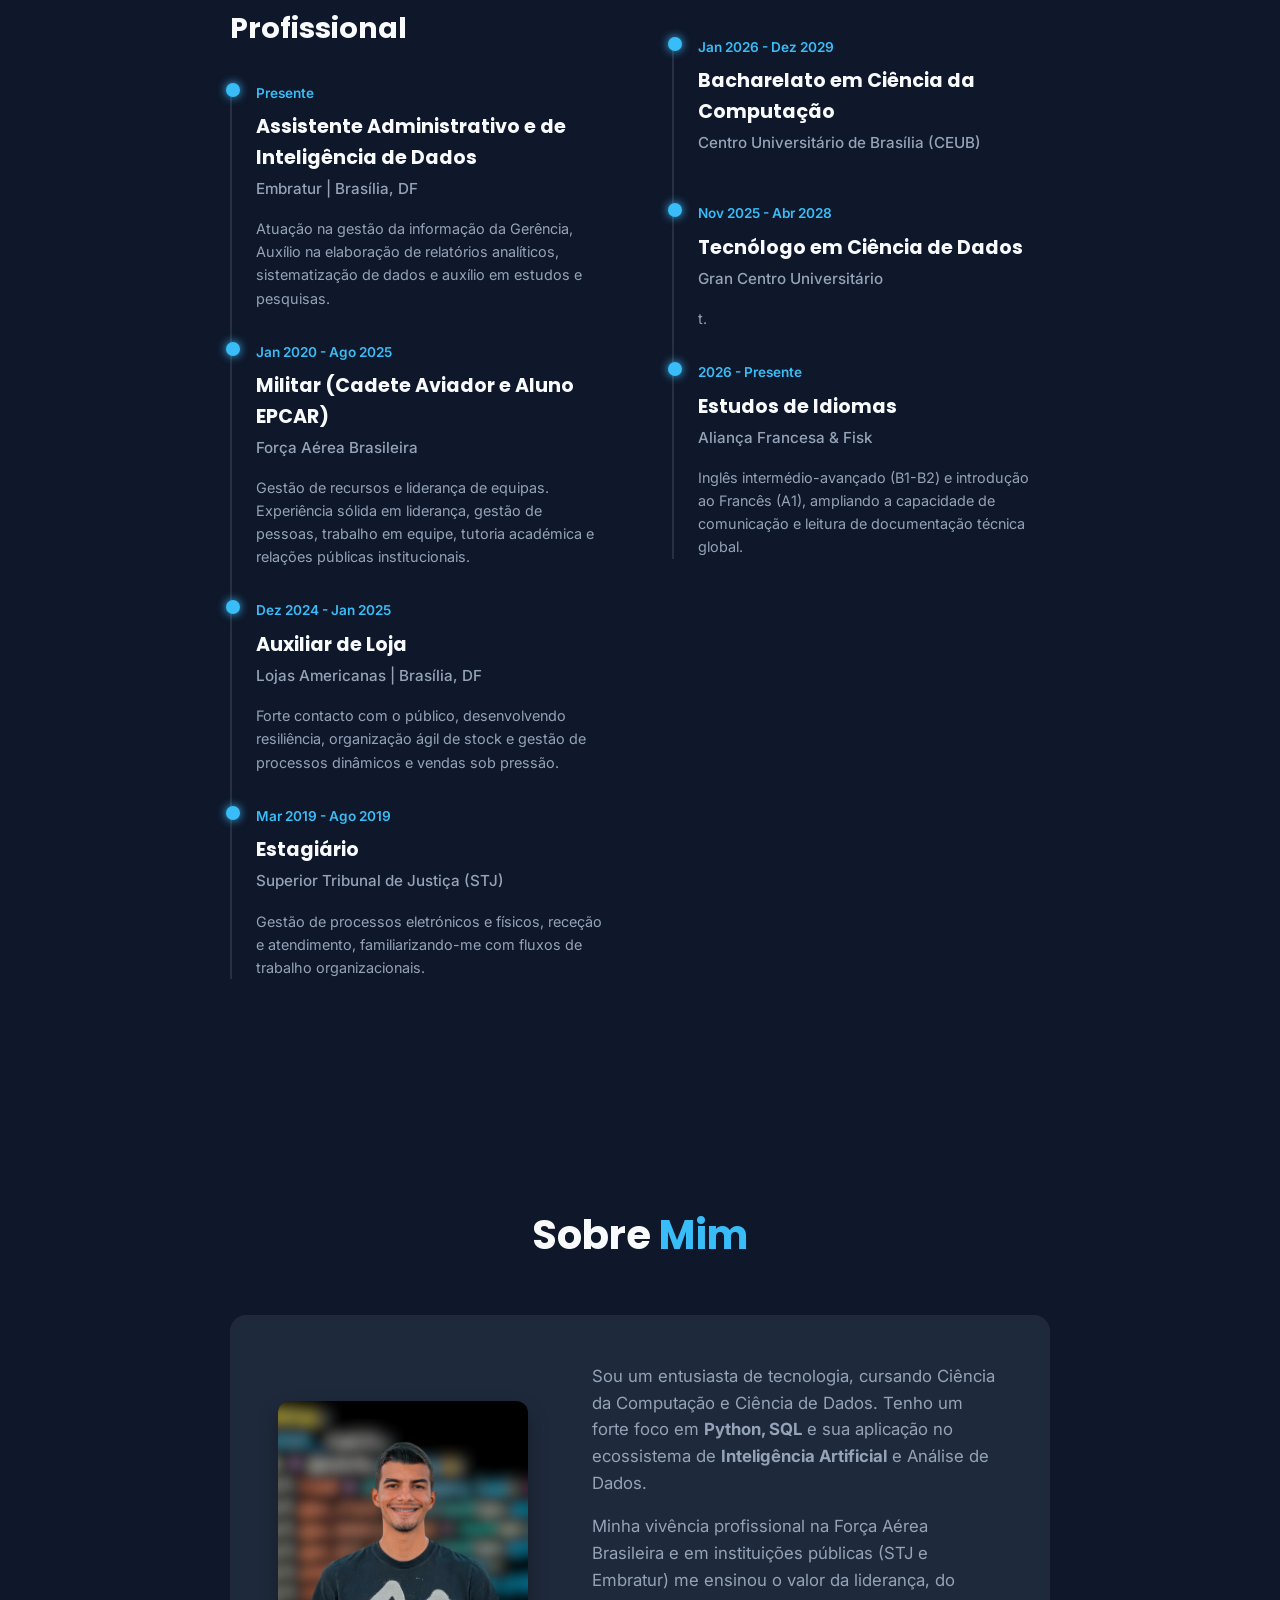
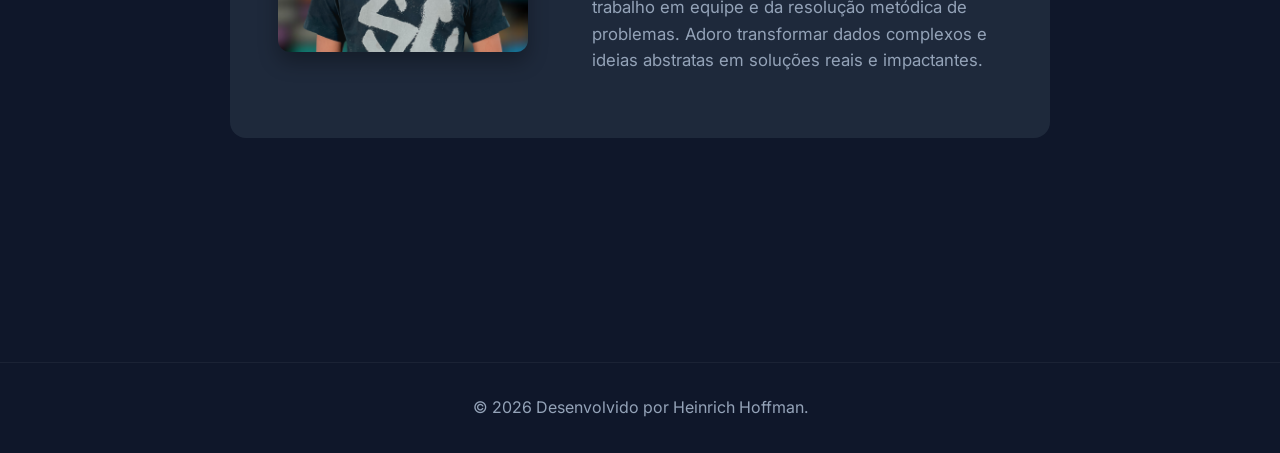
==== commit abbdd426: "Arrumando textos e links" ====
--- a/index.html
+++ b/index.html
@@ -429,7 +429,7 @@
         <section id="home" class="secao hero">
             <div class="hero__conteudo">
                 <span class="hero__saudacao">Olá, meu nome é</span>
-                <h1 class="hero__titulo">Heinrich Hoffman. <br><span style="color: var(--text-muted);">Desenvolvedor & Analista de Dados.</span></h1>
+                <h1 class="hero__titulo">Heinrich Hoffman. <br><span style="color: var(--text-muted);">Cientista da Computação e de Dados em Formação.</span></h1>
                 
                 <div class="tech-stack">
                     <span class="tech-badge">Python</span>
@@ -476,69 +476,67 @@
                 <div class="card">
                     <div class="card__icone">📄</div>
                     <h3 class="card__titulo">Documentação</h3>
-                    <p class="card__texto">Material de apoio, arquitetura de projetos, notas de estudo e manuais estruturados com boas práticas de versionamento.</p>
+                    <p class="card__texto">Material de apoio,Currículo, arquitetura de projetos, notas de estudo e manuais estruturados com boas práticas de versionamento.</p>
                     <a class="card__link" href="https://github.com/heinrichhoffman/bootcamp_1/tree/main/documentacao" target="_blank">Ver documentos ➔</a>
                 </div>
             </div>
-        </section>
-
         <section id="certificacoes" class="secao">
             <h2 class="titulo-secao">Minhas <span>Certificações</span></h2>
             
             <div class="grid-certificacoes">
-                <div class="cert-card">
+                <a class="cert-card" href="https://github.com/heinrichhoffman/bootcamp_1/blob/main/certificados/Python%20for%20Data%20Science,%20AI%20&%20Development.pdf" target="_blank">
                     <div class="cert-instituicao">🥇 IBM & Coursera</div>
                     <h3 class="cert-titulo">Python for Data Science, AI & Development</h3>
-                    <div class="cert-info"><span>Dezembro, 2025</span></div>
-                </div>
-
-                <div class="cert-card">
+                    <div class="cert-info"><span>Dezembro, 2025</span> <span class="cert-clique">Visualizar PDF ➔</span></div>
+                </a>
+
+                <a class="cert-card" href="https://github.com/heinrichhoffman/bootcamp_1/blob/main/certificados/Introduction%20to%20Data%20Analytics.pdf" target="_blank">
                     <div class="cert-instituicao">🥇 IBM & Coursera</div>
                     <h3 class="cert-titulo">Introduction to Data Analytics</h3>
-                    <div class="cert-info"><span>Novembro, 2025</span></div>
-                </div>
-
-                <div class="cert-card">
+                    <div class="cert-info"><span>Novembro, 2025</span> <span class="cert-clique">Visualizar PDF ➔</span></div>
+                </a>
+
+                <a class="cert-card" href="https://github.com/heinrichhoffman/bootcamp_1/blob/main/certificados/Formação%20Estatística%20e%20Machine%20Learning%20-%20Alura.pdf" target="_blank">
                     <div class="cert-instituicao">🎓 Oracle Next Education & Alura</div>
                     <h3 class="cert-titulo">Formação Estatística e Machine Learning</h3>
-                    <div class="cert-info"><span>61 horas</span> <span>Agosto, 2025</span></div>
-                </div>
-
-                <div class="cert-card">
+                    <div class="cert-info"><span>61 horas</span> <span>Agosto, 2025</span> <span class="cert-clique">Visualizar PDF ➔</span></div>
+                </a>
+
+                <a class="cert-card" href="https://github.com/heinrichhoffman/bootcamp_1/blob/main/certificados/HEINRICH%20HOFFMAN%20PEREIRA%20DA%20SILVA%20-%20Formação%20-%20Alura.pdf" target="_blank">
                     <div class="cert-instituicao">🎓 Oracle Next Education & Alura</div>
                     <h3 class="cert-titulo">Consultas SQL com MySQL Server</h3>
-                    <div class="cert-info"><span>48 horas</span> <span>Novembro, 2025</span></div>
-                </div>
-
-                <div class="cert-card">
+                    <div class="cert-info"><span>48 horas</span> <span>Novembro, 2025</span> <span class="cert-clique">Visualizar PDF ➔</span></div>
+                </a>
+
+                <a class="cert-card" href="https://github.com/heinrichhoffman/bootcamp_1/blob/main/certificados/Formação%20IA%20Generativa%20-%20Alura.pdf" target="_blank">
                     <div class="cert-instituicao">🎓 Oracle Next Education & Alura</div>
                     <h3 class="cert-titulo">Formação IA Generativa</h3>
-                    <div class="cert-info"><span>22 horas</span> <span>Setembro, 2025</span></div>
-                </div>
-
-                <div class="cert-card">
+                    <div class="cert-info"><span>22 horas</span> <span>Setembro, 2025</span> <span class="cert-clique">Visualizar PDF ➔</span></div>
+                </a>
+
+                <a class="cert-card" href="https://github.com/heinrichhoffman/bootcamp_1/blob/main/certificados/Formação%20Iniciante%20em%20Programação%20-%20Alura.pdf" target="_blank">
                     <div class="cert-instituicao">🎓 Oracle Next Education & Alura</div>
                     <h3 class="cert-titulo">Iniciante em Programação</h3>
-                    <div class="cert-info"><span>70 horas</span> <span>Fevereiro, 2025</span></div>
-                </div>
-
-                <div class="cert-card">
+                    <div class="cert-info"><span>70 horas</span> <span>Fevereiro, 2025</span> <span class="cert-clique">Visualizar PDF ➔</span></div>
+                </a>
+
+                <a class="cert-card" href="https://github.com/heinrichhoffman/bootcamp_1/blob/main/certificados/introducao_a_ciencia_de_dados_conceitos_e_ferramentas_turma_out2025_certificado.pdf" target="_blank">
                     <div class="cert-instituicao">🏛️ ENAP</div>
                     <h3 class="cert-titulo">Introdução à Ciência de Dados</h3>
-                    <div class="cert-info"><span>4 horas</span> <span>Outubro, 2025</span></div>
-                </div>
-
-                <div class="cert-card">
+                    <div class="cert-info"><span>4 horas</span> <span>Outubro, 2025</span> <span class="cert-clique">Visualizar PDF ➔</span></div>
+                </a>
+
+                <a class="cert-card" href="https://github.com/heinrichhoffman/bootcamp_1/blob/main/certificados/Formação%20Empreendedorismo,%20agilidade%20e%20protagonismo%20na%20carreira%20-%20Alura.pdf" target="_blank">
                     <div class="cert-instituicao">🎓 Oracle Next Education & Alura</div>
                     <h3 class="cert-titulo">Empreendedorismo e Protagonismo</h3>
-                    <div class="cert-info"><span>47 horas</span> <span>Abril, 2025</span></div>
-                </div>
-
-                <div class="cert-card">
+                    <div class="cert-info"><span>47 horas</span> <span>Abril, 2025</span> <span class="cert-clique">Visualizar PDF ➔</span></div>
+                </a>
+
+                <a class="cert-card" href="https://github.com/heinrichhoffman/bootcamp_1/blob/main/certificados/Formação%20Desenvolvimento%20Pessoal%20-%20Alura.pdf" target="_blank">
                     <div class="cert-instituicao">🎓 Oracle Next Education & Alura</div>
                     <h3 class="cert-titulo">Formação Desenvolvimento Pessoal</h3>
-                    <div class="cert-info"><span>36 horas</span> <span>Janeiro, 2025</span></div>
-                </div>
+                    <div class="cert-info"><span>36 horas</span> <span>Janeiro, 2025</span> <span class="cert-clique">Visualizar PDF ➔</span></div>
+                </a>
             </div>
         </section>
 
@@ -551,21 +549,21 @@
                     <div class="timeline">
                         <div class="timeline-item">
                             <span class="timeline-data">Presente</span>
-                            <h4 class="timeline-cargo">Assistente de Tecnologia da Informação</h4>
+                            <h4 class="timeline-cargo">Assistente Administrativo e de Inteligência de Dados</h4>
                             <div class="timeline-local">Embratur | Brasília, DF</div>
-                            <p class="timeline-texto">Atuação na gestão da informação, elaboração de relatórios analíticos, sistematização de dados e suporte técnico a sistemas de gestão institucionais.</p>
+                            <p class="timeline-texto">Atuação na gestão da informação da Gerência, Auxílio na elaboração de relatórios analíticos, sistematização de dados e auxílio em estudos e pesquisas.</p>
                         </div>
 
                         <div class="timeline-item">
                             <span class="timeline-data">Jan 2020 - Ago 2025</span>
                             <h4 class="timeline-cargo">Militar (Cadete Aviador e Aluno EPCAR)</h4>
                             <div class="timeline-local">Força Aérea Brasileira</div>
-                            <p class="timeline-texto">Gestão de recursos e liderança de equipas. Experiência sólida em administração financeira, organização de eventos, tutoria académica e relações públicas institucionais.</p>
+                            <p class="timeline-texto">Gestão de recursos e liderança de equipas. Experiência sólida em liderança, gestão de pessoas, trabalho em equipe, tutoria académica e relações públicas institucionais.</p>
                         </div>
 
                         <div class="timeline-item">
                             <span class="timeline-data">Dez 2024 - Jan 2025</span>
-                            <h4 class="timeline-cargo">Auxiliar de Atendimento</h4>
+                            <h4 class="timeline-cargo">Auxiliar de Loja</h4>
                             <div class="timeline-local">Lojas Americanas | Brasília, DF</div>
                             <p class="timeline-texto">Forte contacto com o público, desenvolvendo resiliência, organização ágil de stock e gestão de processos dinâmicos e vendas sob pressão.</p>
                         </div>
@@ -574,7 +572,7 @@
                             <span class="timeline-data">Mar 2019 - Ago 2019</span>
                             <h4 class="timeline-cargo">Estagiário</h4>
                             <div class="timeline-local">Superior Tribunal de Justiça (STJ)</div>
-                            <p class="timeline-texto">Gestão de processos eletrónicos e físicos, receção e atendimento, familiarizando-me com fluxos de trabalho organizacionais de alto nível.</p>
+                            <p class="timeline-texto">Gestão de processos eletrónicos e físicos, receção e atendimento, familiarizando-me com fluxos de trabalho organizacionais.</p>
                         </div>
                     </div>
                 </div>
@@ -586,14 +584,14 @@
                             <span class="timeline-data">Jan 2026 - Dez 2029</span>
                             <h4 class="timeline-cargo">Bacharelato em Ciência da Computação</h4>
                             <div class="timeline-local">Centro Universitário de Brasília (CEUB)</div>
-                            <p class="timeline-texto">Formação em engenharia de software, estruturas de dados, algoritmos avançados e desenvolvimento de sistemas.</p>
+                            <p class="timeline-texto"></p>
                         </div>
 
                         <div class="timeline-item">
                             <span class="timeline-data">Nov 2025 - Abr 2028</span>
                             <h4 class="timeline-cargo">Tecnólogo em Ciência de Dados</h4>
                             <div class="timeline-local">Gran Centro Universitário</div>
-                            <p class="timeline-texto">Estudo aprofundado em análise preditiva, extração de dados, Machine Learning e metodologias quantitativas aplicadas ao negócio.</p>
+                            <p class="timeline-texto">t.</p>
                         </div>
 
                         <div class="timeline-item">
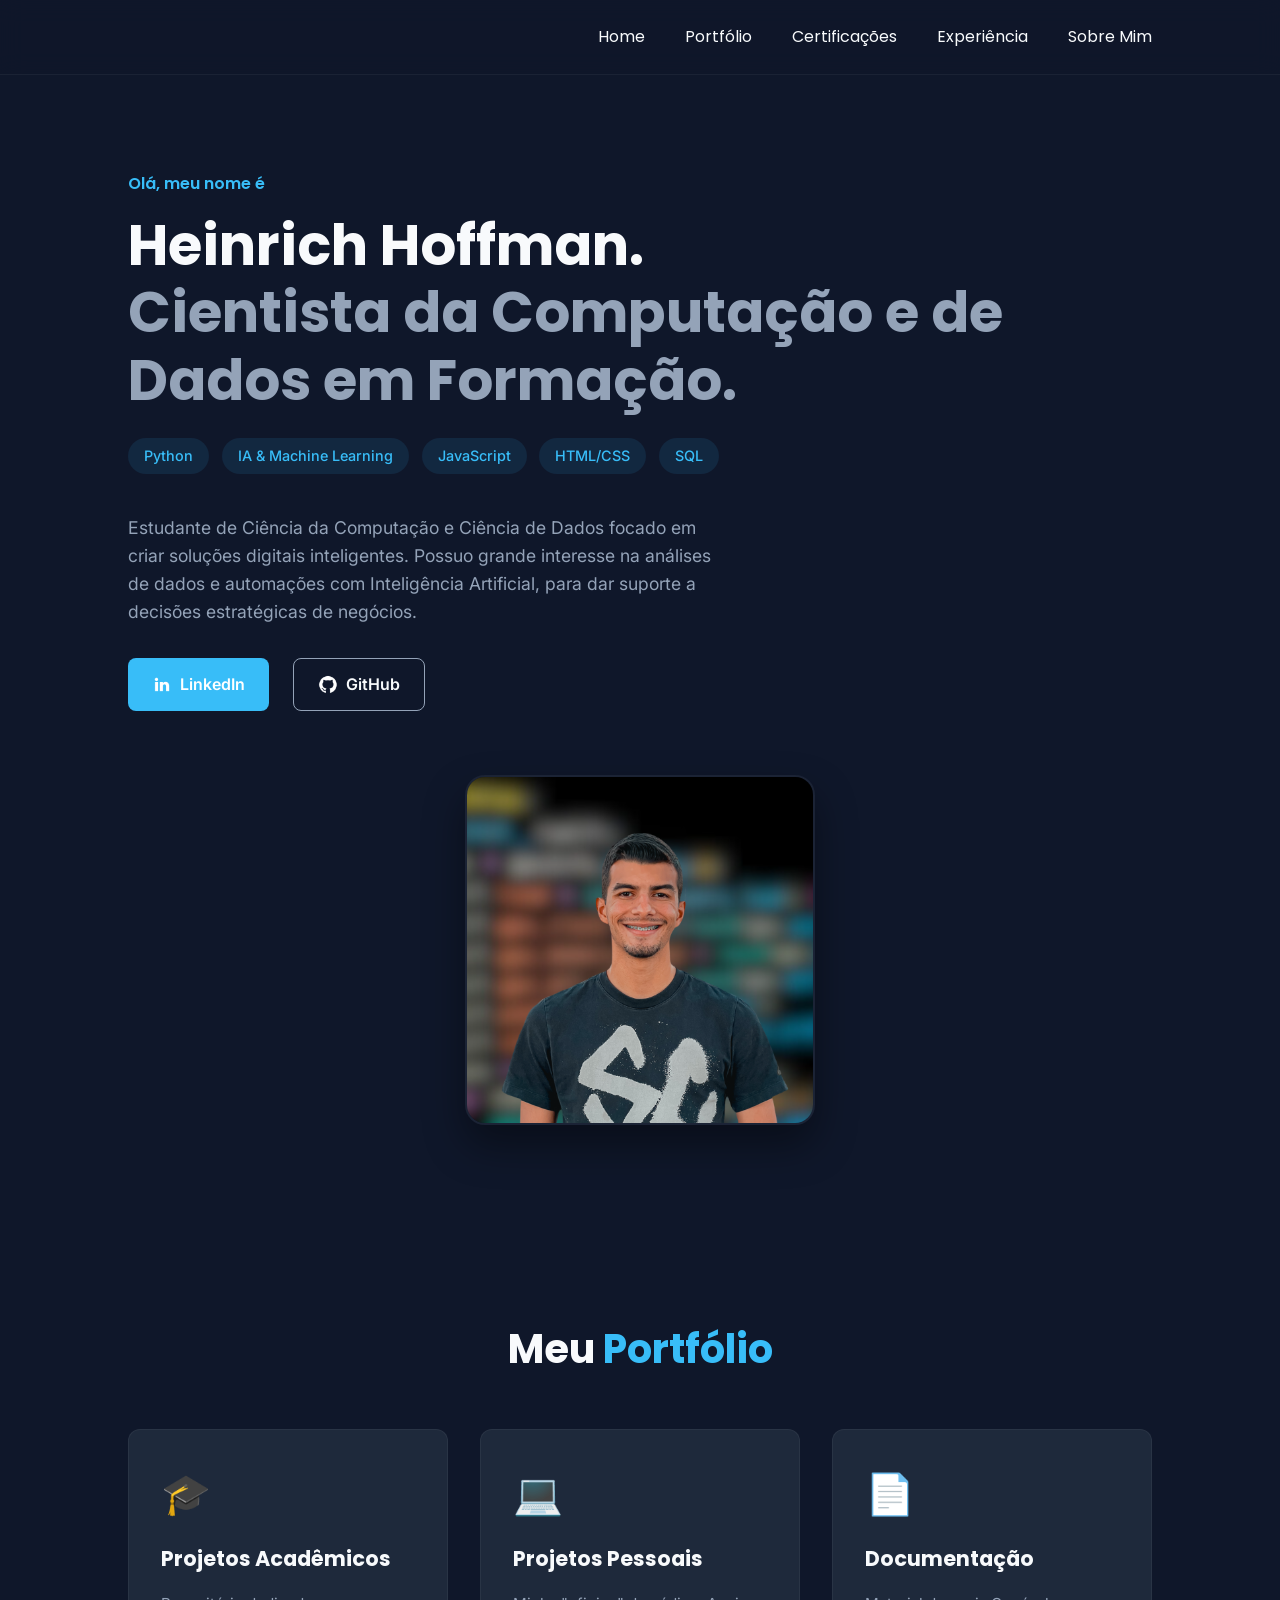
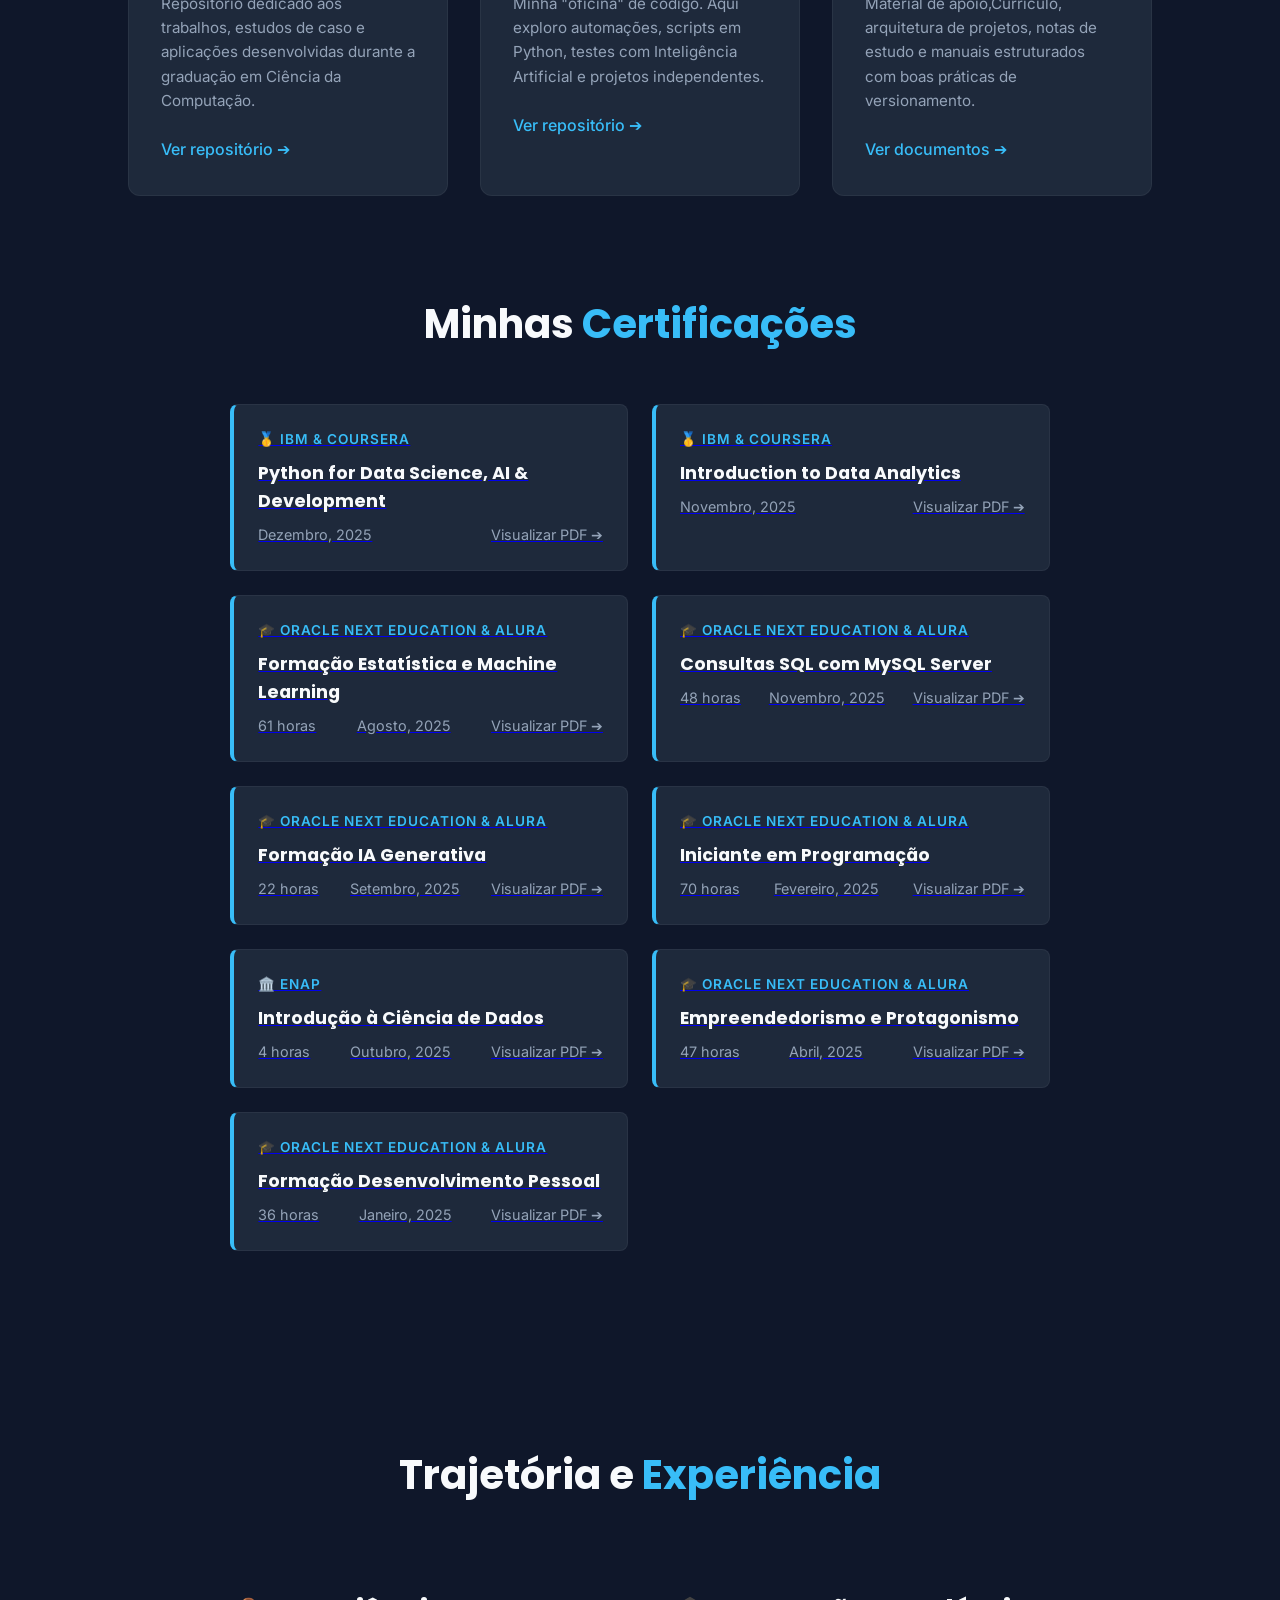
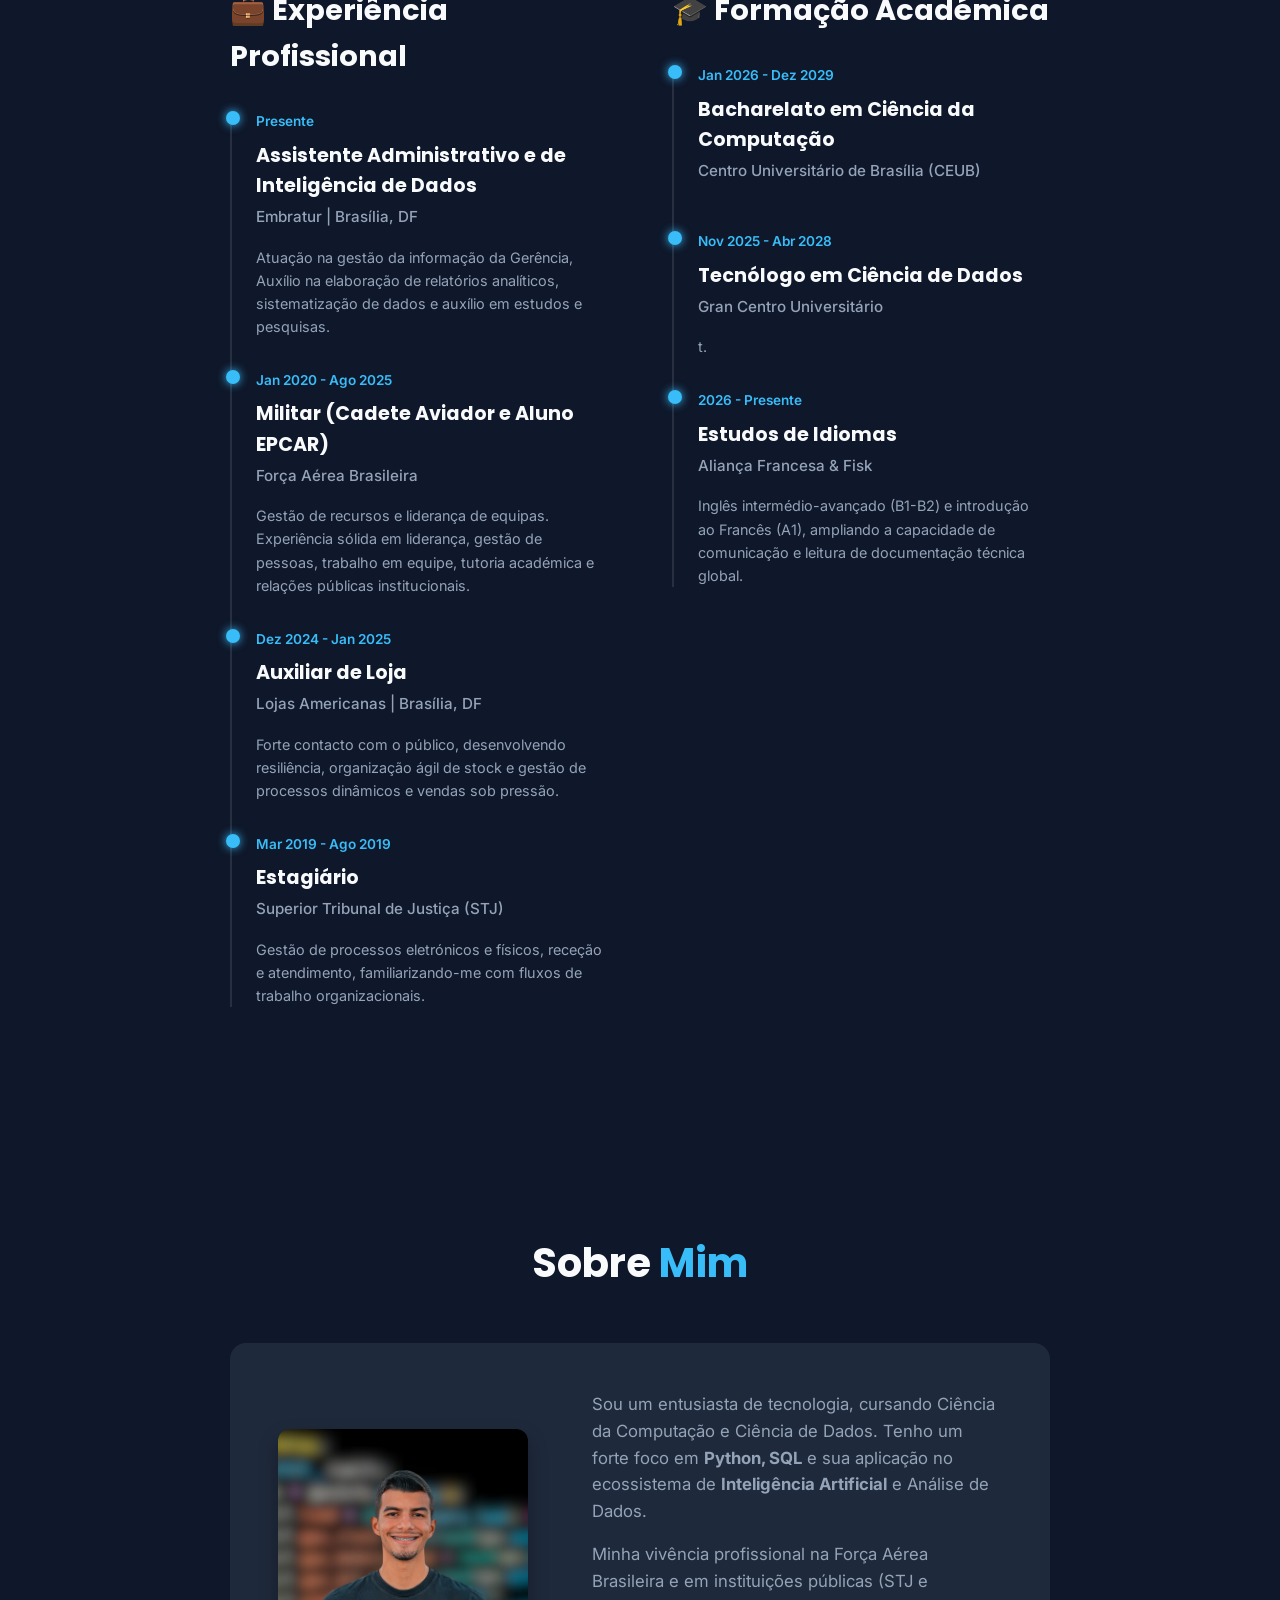
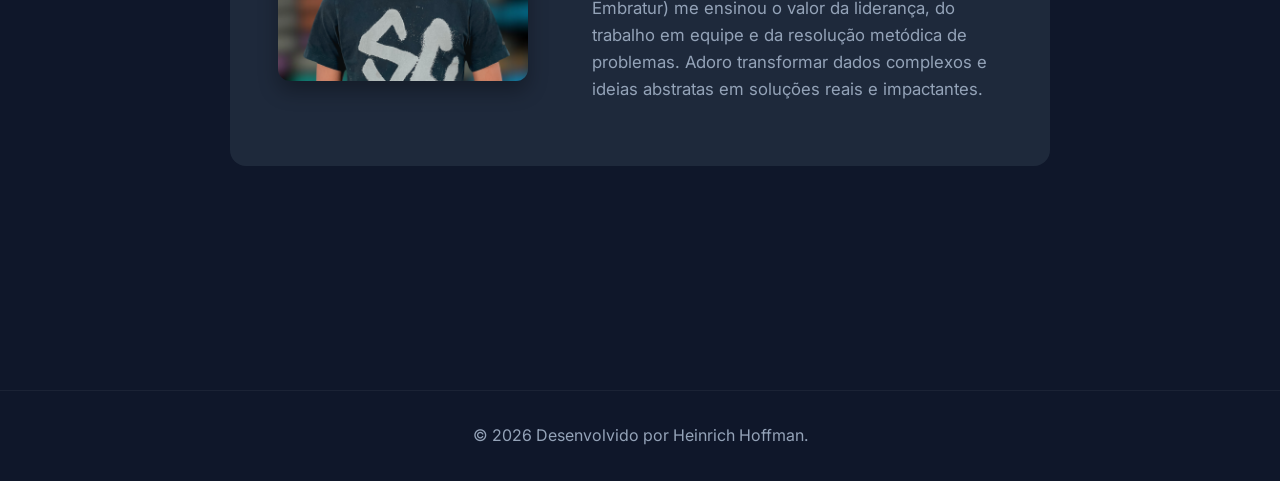
==== commit a28010e2: "Atualizando texto de descrição" ====
--- a/index.html
+++ b/index.html
@@ -439,7 +439,7 @@
                     <span class="tech-badge">SQL</span>
                 </div>
 
-                <p class="hero__texto">Estudante de Ciência da Computação e Ciência de Dados focado em criar soluções digitais inteligentes. Construo desde interfaces front-end até análises de dados e automações com Inteligência Artificial.</p>
+                <p class="hero__texto">Estudante de Ciência da Computação e Ciência de Dados focado em criar soluções digitais inteligentes. Possuo grande interesse na análises de dados e automações com Inteligência Artificial, para dar suporte a decisões estratégicas de  negócios.</p>
 
                 <div class="hero__links">
                     <a href="https://www.linkedin.com/in/heinrich-hoffman/" target="_blank" class="btn btn-primary">
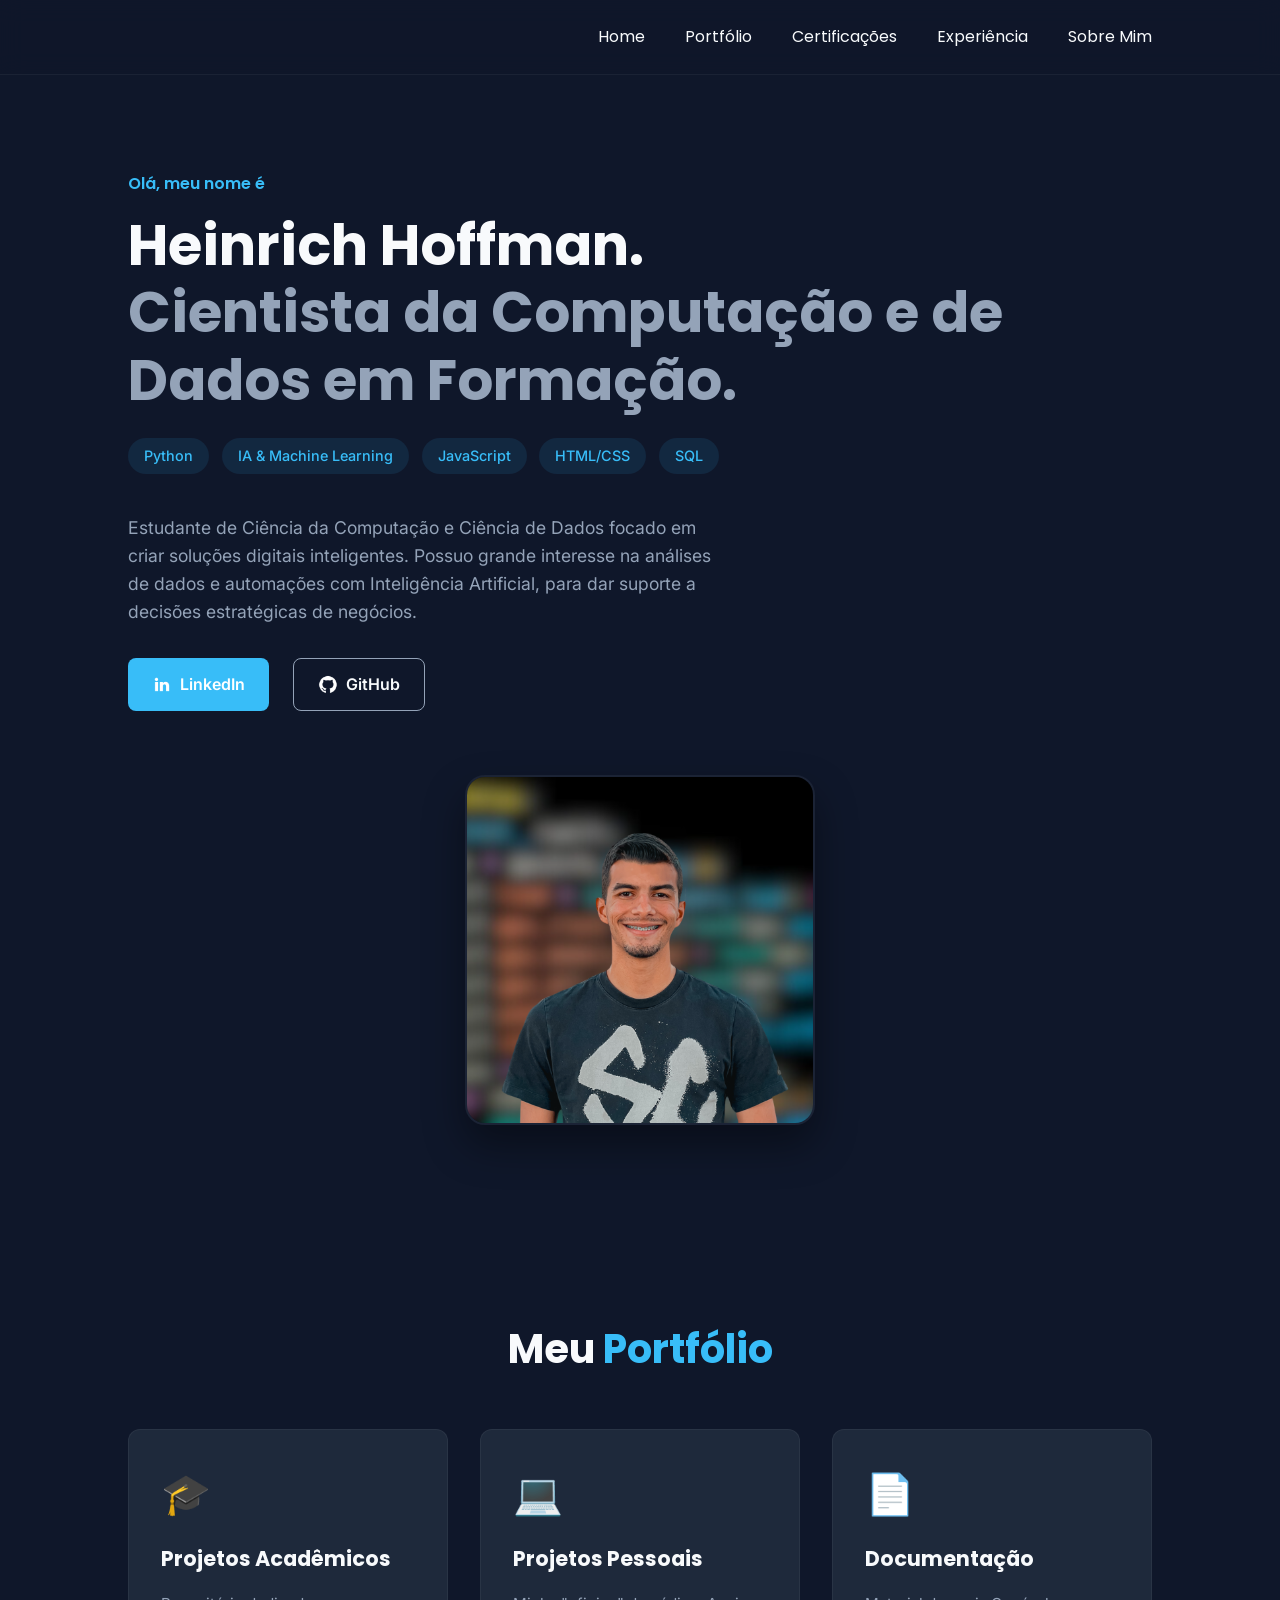
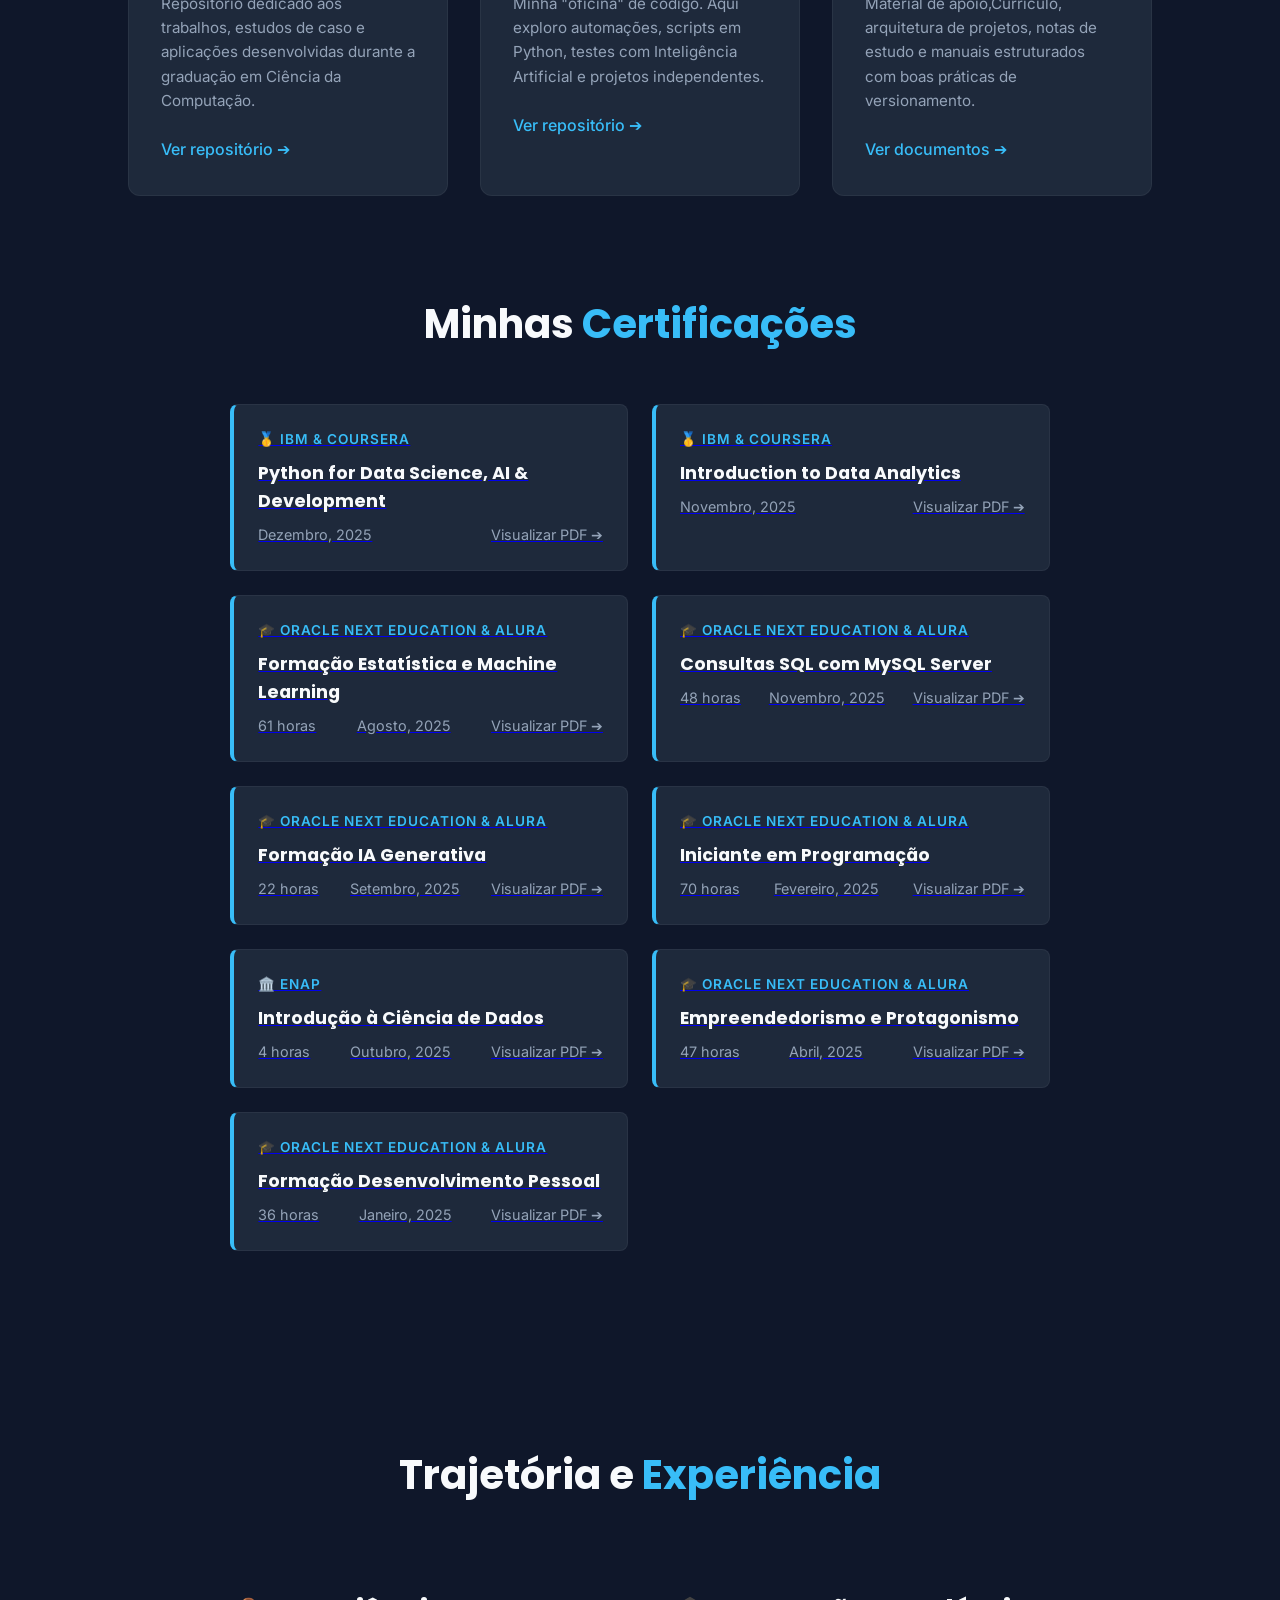
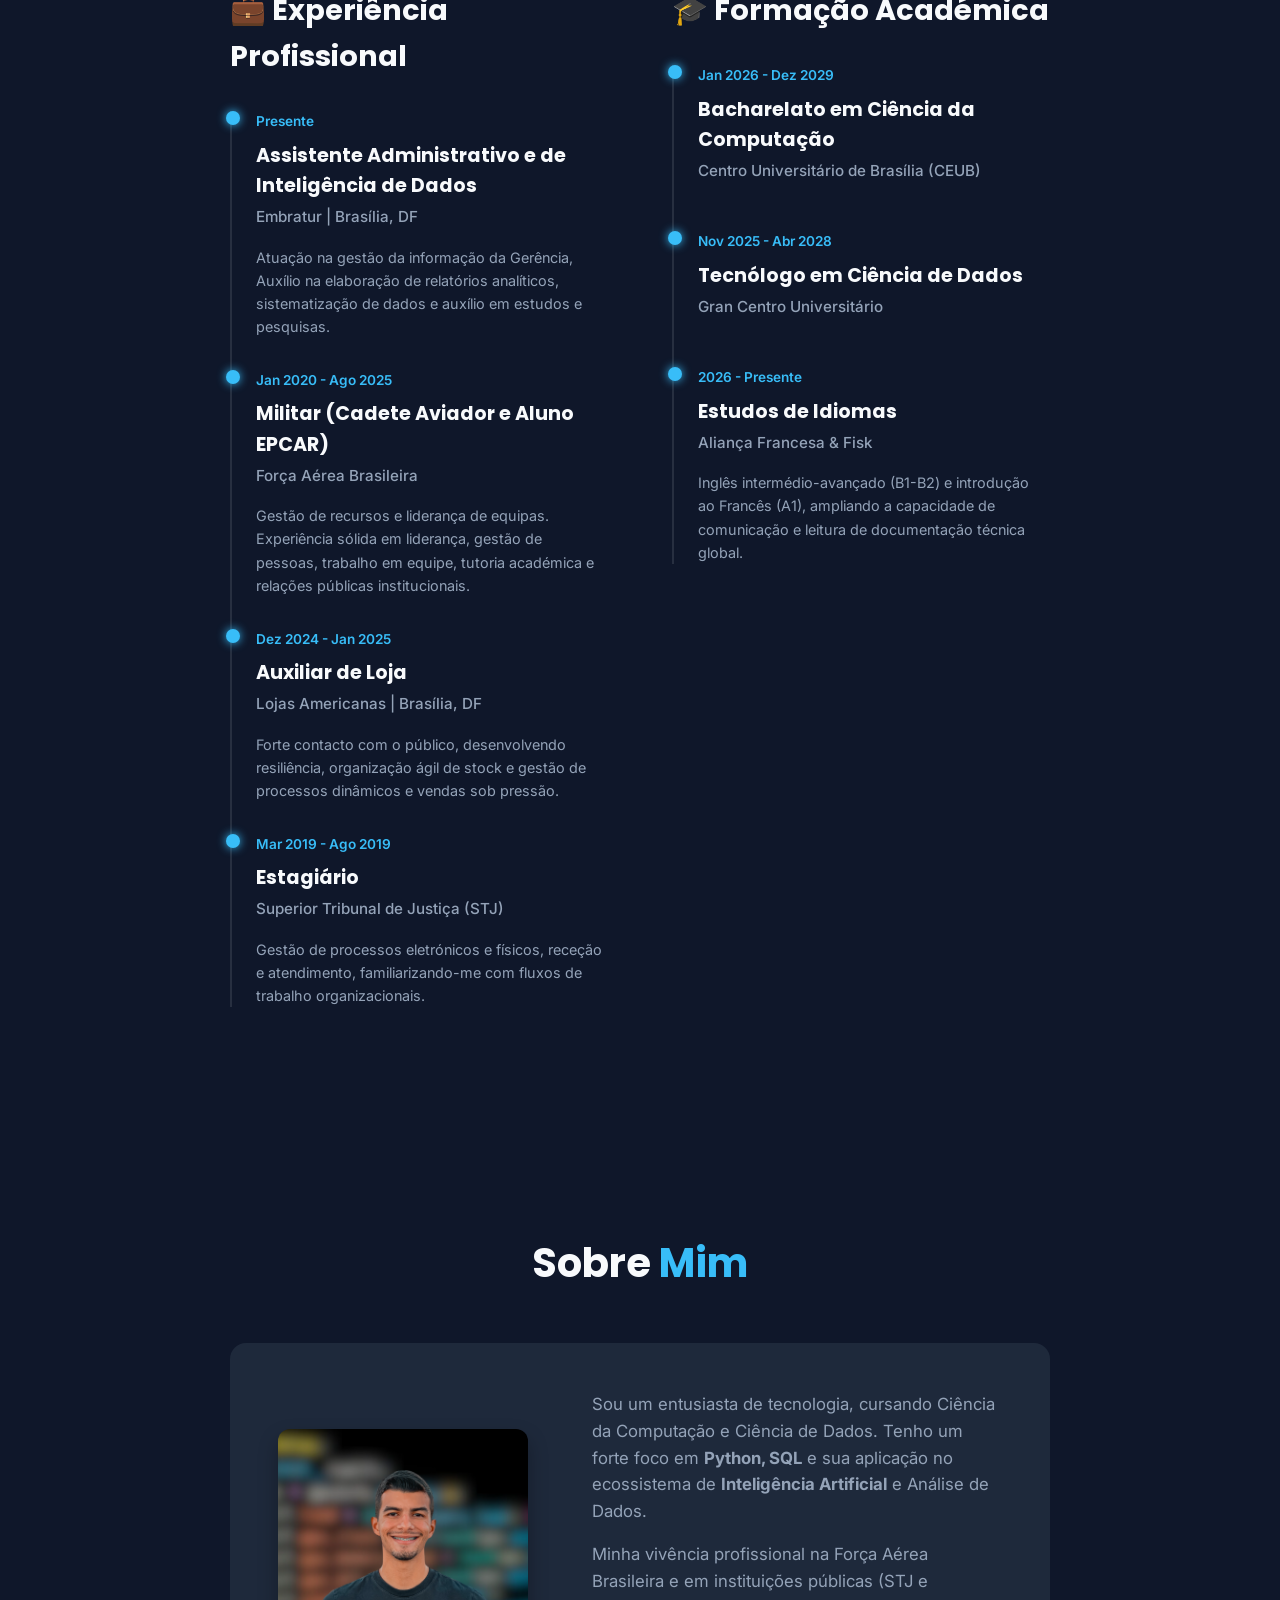
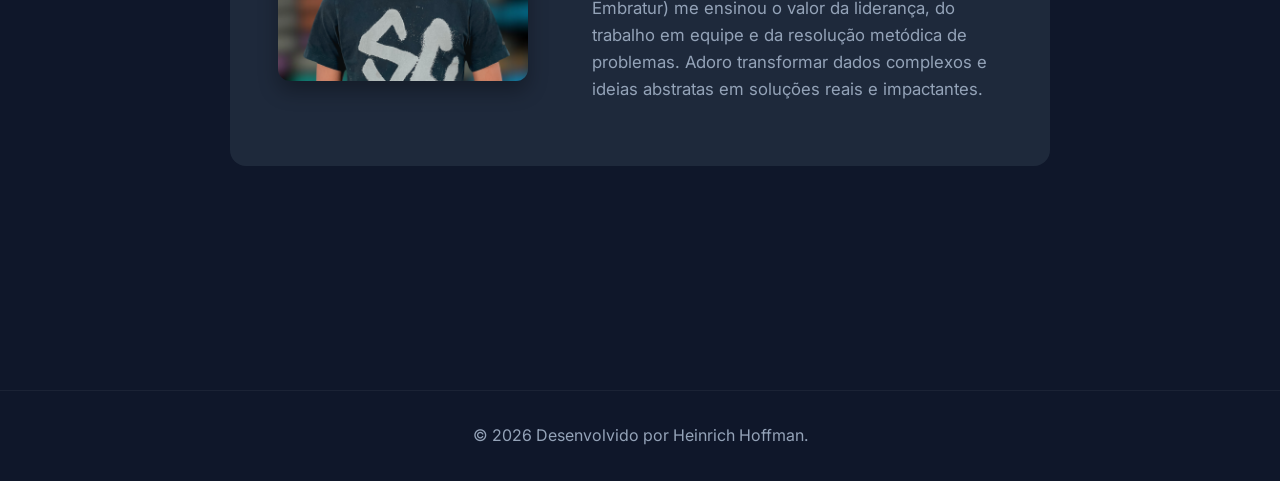
==== commit 84f9cf54: "Removendo o T" ====
--- a/index.html
+++ b/index.html
@@ -591,7 +591,7 @@
                             <span class="timeline-data">Nov 2025 - Abr 2028</span>
                             <h4 class="timeline-cargo">Tecnólogo em Ciência de Dados</h4>
                             <div class="timeline-local">Gran Centro Universitário</div>
-                            <p class="timeline-texto">t.</p>
+                            <p class="timeline-texto"></p>
                         </div>
 
                         <div class="timeline-item">
